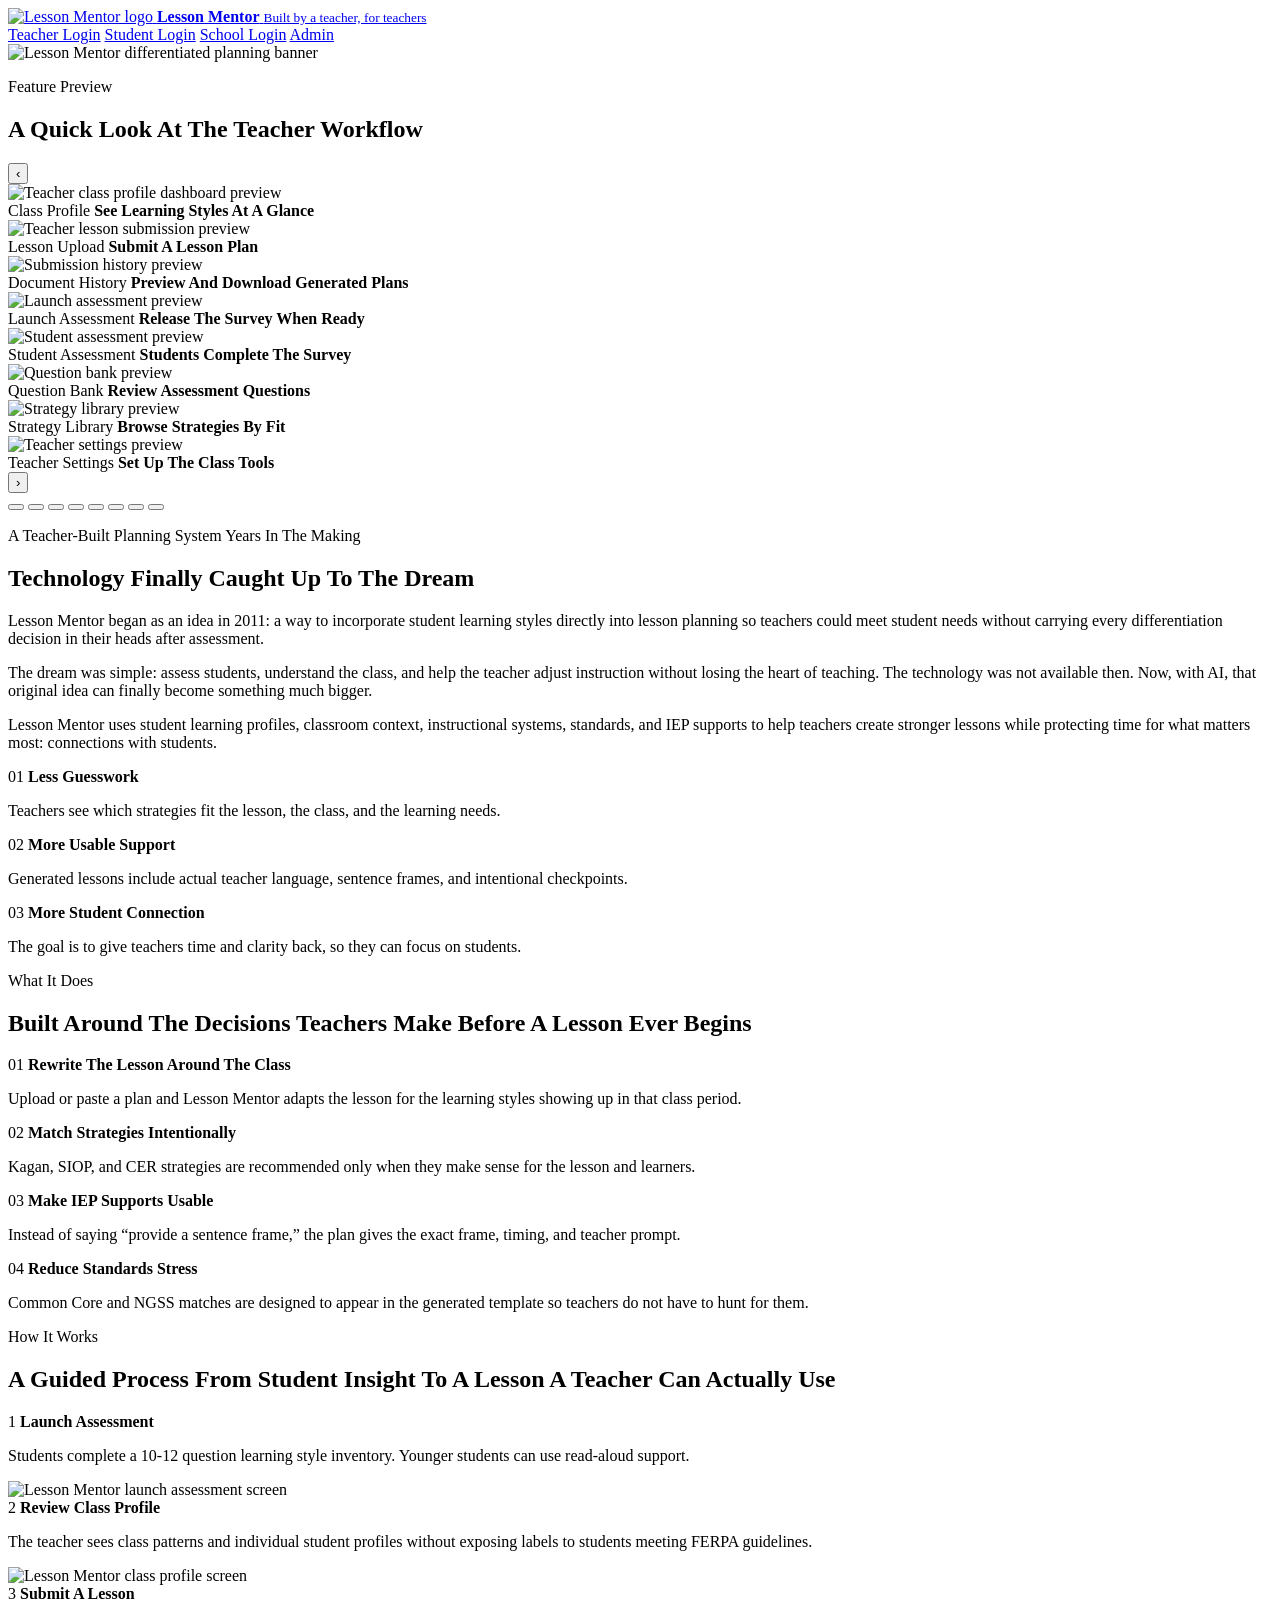
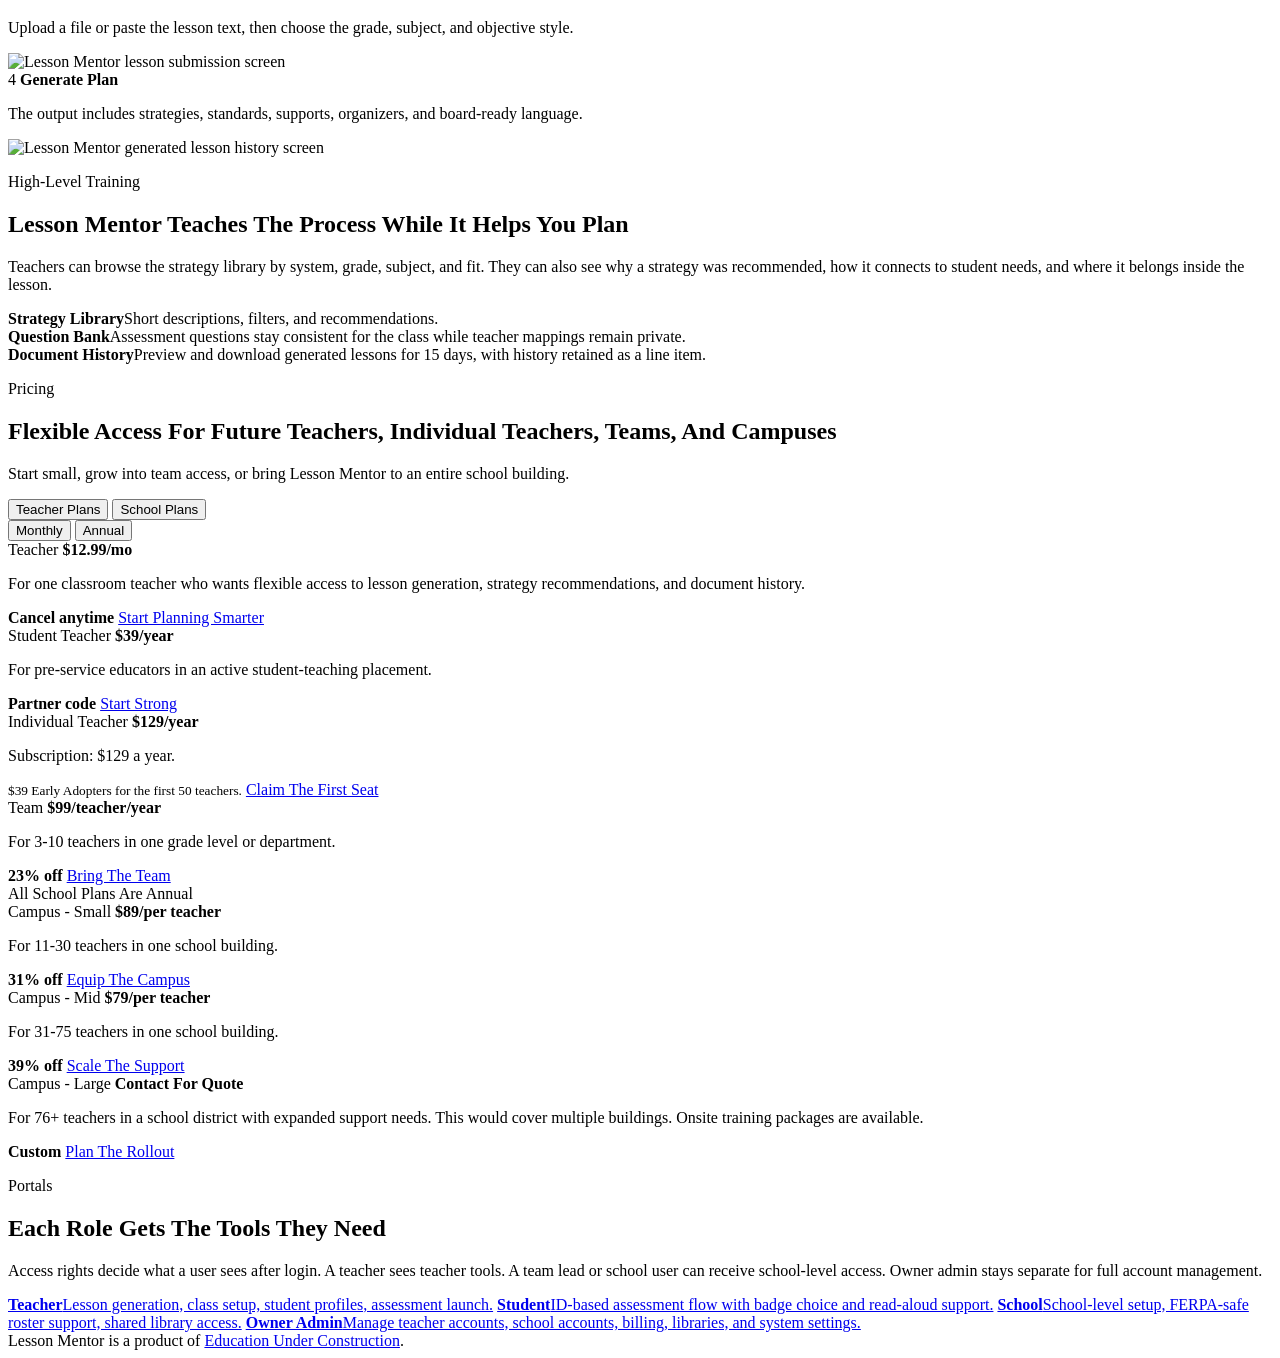
==== index.html @ a1e39fd2 "Add files via upload" ====
<!doctype html>
<html lang="en">
  <head>
    <meta charset="utf-8">
    <meta name="viewport" content="width=device-width, initial-scale=1">
    <title>Lesson Mentor</title>
    <link rel="icon" type="image/png" href="/assets/lessonmentor-favicon.png">
    <link rel="stylesheet" href="styles.css?v=live10">
  </head>
  <body class="landing-page">
    <header class="landing-nav">
      <a class="landing-brand" href="/">
        <img class="brand-logo-image" src="/assets/lessonmentor-logo.png" alt="Lesson Mentor logo">
        <span>
          <strong>Lesson Mentor</strong>
          <small>Built by a teacher, for teachers</small>
        </span>
      </a>
      <nav class="landing-links" aria-label="Portal links">
        <a href="/teacher/">Teacher Login</a>
        <a href="/student/">Student Login</a>
        <a href="/school/">School Login</a>
        <a href="/admin/">Admin</a>
      </nav>
    </header>

    <main>
      <section class="landing-banner" aria-label="Lesson Mentor overview">
        <img src="/assets/lessonmentor-banner.png" alt="Lesson Mentor differentiated planning banner">
      </section>

      <section class="feature-gallery" aria-label="Lesson Mentor feature preview gallery">
        <div class="feature-gallery-copy">
          <p class="eyebrow">Feature Preview</p>
          <h2>A Quick Look At The Teacher Workflow</h2>
        </div>
        <div class="feature-gallery-track">
          <button class="feature-gallery-button feature-gallery-button-prev" type="button" aria-label="Show previous feature">‹</button>
          <article class="feature-preview-card is-active">
            <img src="/assets/gallery-preview-1.png" alt="Teacher class profile dashboard preview">
            <div>
              <span>Class Profile</span>
              <strong>See Learning Styles At A Glance</strong>
            </div>
          </article>
          <article class="feature-preview-card is-next">
            <img src="/assets/gallery-preview-2.png" alt="Teacher lesson submission preview">
            <div>
              <span>Lesson Upload</span>
              <strong>Submit A Lesson Plan</strong>
            </div>
          </article>
          <article class="feature-preview-card is-prev">
            <img src="/assets/gallery-preview-3.png" alt="Submission history preview">
            <div>
              <span>Document History</span>
              <strong>Preview And Download Generated Plans</strong>
            </div>
          </article>
          <article class="feature-preview-card">
            <img src="/assets/gallery-preview-4.png" alt="Launch assessment preview">
            <div>
              <span>Launch Assessment</span>
              <strong>Release The Survey When Ready</strong>
            </div>
          </article>
          <article class="feature-preview-card">
            <img src="/assets/gallery-preview-5.png" alt="Student assessment preview">
            <div>
              <span>Student Assessment</span>
              <strong>Students Complete The Survey</strong>
            </div>
          </article>
          <article class="feature-preview-card">
            <img src="/assets/gallery-preview-6.png" alt="Question bank preview">
            <div>
              <span>Question Bank</span>
              <strong>Review Assessment Questions</strong>
            </div>
          </article>
          <article class="feature-preview-card">
            <img src="/assets/gallery-preview-7.png" alt="Strategy library preview">
            <div>
              <span>Strategy Library</span>
              <strong>Browse Strategies By Fit</strong>
            </div>
          </article>
          <article class="feature-preview-card">
            <img src="/assets/gallery-preview-8.png" alt="Teacher settings preview">
            <div>
              <span>Teacher Settings</span>
              <strong>Set Up The Class Tools</strong>
            </div>
          </article>
          <button class="feature-gallery-button feature-gallery-button-next" type="button" aria-label="Show next feature">›</button>
        </div>
        <div class="feature-gallery-dots" aria-label="Choose feature preview">
          <button class="is-active" type="button" aria-label="Show class profile preview"></button>
          <button type="button" aria-label="Show lesson upload preview"></button>
          <button type="button" aria-label="Show submission history preview"></button>
          <button type="button" aria-label="Show launch assessment preview"></button>
          <button type="button" aria-label="Show student assessment preview"></button>
          <button type="button" aria-label="Show question bank preview"></button>
          <button type="button" aria-label="Show strategy library preview"></button>
          <button type="button" aria-label="Show teacher settings preview"></button>
        </div>
      </section>

      <section class="story-hero">
        <div class="story-hero-copy">
          <p class="eyebrow">A Teacher-Built Planning System Years In The Making</p>
          <h1>Technology Finally Caught Up To The Dream</h1>
          <p>Lesson Mentor began as an idea in 2011: a way to incorporate student learning styles directly into lesson planning so teachers could meet student needs without carrying every differentiation decision in their heads after assessment.</p>
          <p>The dream was simple: assess students, understand the class, and help the teacher adjust instruction without losing the heart of teaching. The technology was not available then. Now, with AI, that original idea can finally become something much bigger.</p>
          <p>Lesson Mentor uses student learning profiles, classroom context, instructional systems, standards, and IEP supports to help teachers create stronger lessons while protecting time for what matters most: connections with students.</p>
        </div>
        <div class="story-card-stack" aria-label="Lesson Mentor promise">
          <article>
            <span>01</span>
            <strong>Less Guesswork</strong>
            <p>Teachers see which strategies fit the lesson, the class, and the learning needs.</p>
          </article>
          <article>
            <span>02</span>
            <strong>More Usable Support</strong>
            <p>Generated lessons include actual teacher language, sentence frames, and intentional checkpoints.</p>
          </article>
          <article>
            <span>03</span>
            <strong>More Student Connection</strong>
            <p>The goal is to give teachers time and clarity back, so they can focus on students.</p>
          </article>
        </div>
      </section>

      <section class="landing-band-block feature-block">
        <div class="section-head">
          <div>
            <p class="eyebrow">What It Does</p>
            <h2>Built Around The Decisions Teachers Make Before A Lesson Ever Begins</h2>
          </div>
        </div>
        <div class="stack-card-grid">
          <article class="stack-card card-blue">
            <span>01</span>
            <strong>Rewrite The Lesson Around The Class</strong>
            <p>Upload or paste a plan and Lesson Mentor adapts the lesson for the learning styles showing up in that class period.</p>
          </article>
          <article class="stack-card card-teal">
            <span>02</span>
            <strong>Match Strategies Intentionally</strong>
            <p>Kagan, SIOP, and CER strategies are recommended only when they make sense for the lesson and learners.</p>
          </article>
          <article class="stack-card card-purple">
            <span>03</span>
            <strong>Make IEP Supports Usable</strong>
            <p>Instead of saying “provide a sentence frame,” the plan gives the exact frame, timing, and teacher prompt.</p>
          </article>
          <article class="stack-card card-gold">
            <span>04</span>
            <strong>Reduce Standards Stress</strong>
            <p>Common Core and NGSS matches are designed to appear in the generated template so teachers do not have to hunt for them.</p>
          </article>
        </div>
      </section>

      <section class="landing-band-block process-block">
        <div class="section-head">
          <div>
            <p class="eyebrow">How It Works</p>
            <h2>A Guided Process From Student Insight To A Lesson A Teacher Can Actually Use</h2>
          </div>
        </div>
        <div class="workflow-line">
          <article>
            <span>1</span>
            <strong>Launch Assessment</strong>
            <p>Students complete a 10-12 question learning style inventory. Younger students can use read-aloud support.</p>
            <img class="process-shot" src="/assets/process-1-launch-assessment.png" alt="Lesson Mentor launch assessment screen">
          </article>
          <article>
            <span>2</span>
            <strong>Review Class Profile</strong>
            <p>The teacher sees class patterns and individual student profiles without exposing labels to students meeting FERPA guidelines.</p>
            <img class="process-shot" src="/assets/process-2-class-profile.png" alt="Lesson Mentor class profile screen">
          </article>
          <article>
            <span>3</span>
            <strong>Submit A Lesson</strong>
            <p>Upload a file or paste the lesson text, then choose the grade, subject, and objective style.</p>
            <img class="process-shot" src="/assets/process-3-submit-lesson.png" alt="Lesson Mentor lesson submission screen">
          </article>
          <article>
            <span>4</span>
            <strong>Generate Plan</strong>
            <p>The output includes strategies, standards, supports, organizers, and board-ready language.</p>
            <img class="process-shot" src="/assets/process-4-generated-plan.png" alt="Lesson Mentor generated lesson history screen">
          </article>
        </div>
      </section>

      <section class="landing-band-block training-section">
        <div class="training-copy">
          <p class="eyebrow">High-Level Training</p>
          <h2>Lesson Mentor Teaches The Process While It Helps You Plan</h2>
          <p>Teachers can browse the strategy library by system, grade, subject, and fit. They can also see why a strategy was recommended, how it connects to student needs, and where it belongs inside the lesson.</p>
        </div>
        <div class="training-list">
          <div><strong>Strategy Library</strong><span>Short descriptions, filters, and recommendations.</span></div>
          <div><strong>Question Bank</strong><span>Assessment questions stay consistent for the class while teacher mappings remain private.</span></div>
          <div><strong>Document History</strong><span>Preview and download generated lessons for 15 days, with history retained as a line item.</span></div>
        </div>
      </section>

      <section class="landing-band-block pricing-section">
        <div class="section-head">
          <div>
            <p class="eyebrow">Pricing</p>
            <h2>Flexible Access For Future Teachers, Individual Teachers, Teams, And Campuses</h2>
            <p>Start small, grow into team access, or bring Lesson Mentor to an entire school building.</p>
          </div>
        </div>
        <div class="pricing-tabs" aria-label="Pricing categories">
          <button class="is-active" type="button" data-pricing-tab="teacher">Teacher Plans</button>
          <button type="button" data-pricing-tab="school">School Plans</button>
        </div>

        <div class="pricing-panel is-active" data-pricing-panel="teacher">
          <div class="billing-toggle" aria-label="Billing frequency">
            <button type="button" data-billing="monthly">Monthly</button>
            <button class="is-active" type="button" data-billing="annual">Annual</button>
          </div>
          <div class="pricing-grid teacher-pricing-grid">
            <article class="pricing-card featured-pricing teacher-plan" data-billing-card="monthly">
              <span>Teacher</span>
              <strong>$12.99/mo</strong>
              <p>For one classroom teacher who wants flexible access to lesson generation, strategy recommendations, and document history.</p>
              <b>Cancel anytime</b>
              <a class="pricing-cta" href="#" data-stripe-plan="teacher-monthly">Start Planning Smarter</a>
            </article>
            <article class="pricing-card" data-billing-card="annual">
              <span>Student Teacher</span>
              <strong>$39/year</strong>
              <p>For pre-service educators in an active student-teaching placement.</p>
              <b>Partner code</b>
              <a class="pricing-cta" href="#" data-stripe-plan="student-teacher">Start Strong</a>
            </article>
            <article class="pricing-card featured-pricing" data-billing-card="annual">
              <span>Individual Teacher</span>
              <strong>$129/year</strong>
              <p>Subscription: $129 a year.</p>
              <small class="early-adopter-note">$39 Early Adopters for the first 50 teachers.</small>
              <a class="pricing-cta" href="#" data-stripe-plan="individual-teacher">Claim The First Seat</a>
            </article>
            <article class="pricing-card" data-billing-card="annual">
              <span>Team</span>
              <strong>$99/teacher/year</strong>
              <p>For 3-10 teachers in one grade level or department.</p>
              <b>23% off</b>
              <a class="pricing-cta" href="#" data-stripe-plan="team">Bring The Team</a>
            </article>
          </div>
        </div>

        <div class="pricing-panel" data-pricing-panel="school">
          <div class="school-pricing-note">All School Plans Are Annual</div>
          <div class="pricing-grid school-pricing-grid">
            <article class="pricing-card featured-pricing">
              <span>Campus - Small</span>
              <strong>$89/per teacher</strong>
              <p>For 11-30 teachers in one school building.</p>
              <b>31% off</b>
              <a class="pricing-cta" href="#" data-stripe-plan="campus-small">Equip The Campus</a>
            </article>
            <article class="pricing-card">
              <span>Campus - Mid</span>
              <strong>$79/per teacher</strong>
              <p>For 31-75 teachers in one school building.</p>
              <b>39% off</b>
              <a class="pricing-cta" href="#" data-stripe-plan="campus-mid">Scale The Support</a>
            </article>
            <article class="pricing-card">
              <span>Campus - Large</span>
              <strong>Contact For Quote</strong>
              <p>For 76+ teachers in a school district with expanded support needs. This would cover multiple buildings. Onsite training packages are available.</p>
              <b>Custom</b>
              <a class="pricing-cta" href="#" data-stripe-plan="campus-large">Plan The Rollout</a>
            </article>
          </div>
        </div>
      </section>

      <section class="landing-band-block landing-band">
        <div>
          <p class="eyebrow">Portals</p>
          <h2>Each Role Gets The Tools They Need</h2>
          <p>Access rights decide what a user sees after login. A teacher sees teacher tools. A team lead or school user can receive school-level access. Owner admin stays separate for full account management.</p>
        </div>
        <div class="portal-grid">
          <a class="portal-card" href="/teacher/"><strong>Teacher</strong><span>Lesson generation, class setup, student profiles, assessment launch.</span></a>
          <a class="portal-card" href="/student/"><strong>Student</strong><span>ID-based assessment flow with badge choice and read-aloud support.</span></a>
          <a class="portal-card" href="/school/"><strong>School</strong><span>School-level setup, FERPA-safe roster support, shared library access.</span></a>
          <a class="portal-card" href="/admin/"><strong>Owner Admin</strong><span>Manage teacher accounts, school accounts, billing, libraries, and system settings.</span></a>
        </div>
      </section>
    </main>
    <script>
      const gallery = document.querySelector(".feature-gallery");
      if (gallery) {
        const cards = [...gallery.querySelectorAll(".feature-preview-card")];
        const dots = [...gallery.querySelectorAll(".feature-gallery-dots button")];
        const previousButton = gallery.querySelector(".feature-gallery-button-prev");
        const nextButton = gallery.querySelector(".feature-gallery-button-next");
        let activeIndex = 0;
        let rotationTimer;

        function setGallery(index) {
          activeIndex = (index + cards.length) % cards.length;
          cards.forEach((card, cardIndex) => {
            card.classList.toggle("is-active", cardIndex === activeIndex);
            card.classList.toggle("is-prev", cardIndex === (activeIndex + cards.length - 1) % cards.length);
            card.classList.toggle("is-next", cardIndex === (activeIndex + 1) % cards.length);
          });
          dots.forEach((dot, dotIndex) => dot.classList.toggle("is-active", dotIndex === activeIndex));
        }

        function startRotation() {
          clearInterval(rotationTimer);
          rotationTimer = setInterval(() => setGallery(activeIndex + 1), 5200);
        }

        previousButton?.addEventListener("click", () => {
          setGallery(activeIndex - 1);
          startRotation();
        });
        nextButton?.addEventListener("click", () => {
          setGallery(activeIndex + 1);
          startRotation();
        });
        dots.forEach((dot, dotIndex) => {
          dot.addEventListener("click", () => {
            setGallery(dotIndex);
            startRotation();
          });
        });
        setGallery(0);
        startRotation();
      }

      const pricing = document.querySelector(".pricing-section");
      if (pricing) {
        const tabButtons = [...pricing.querySelectorAll("[data-pricing-tab]")];
        const panels = [...pricing.querySelectorAll("[data-pricing-panel]")];
        const billingButtons = [...pricing.querySelectorAll("[data-billing]")];
        const teacherGrid = pricing.querySelector(".teacher-pricing-grid");
        const billingCards = [...pricing.querySelectorAll("[data-billing-card]")];

        function setBilling(billing) {
          billingButtons.forEach((billingButton) => billingButton.classList.toggle("is-active", billingButton.dataset.billing === billing));
          billingCards.forEach((card) => card.classList.toggle("is-hidden", card.dataset.billingCard !== billing));
          teacherGrid?.classList.toggle("is-monthly", billing === "monthly");
        }

        tabButtons.forEach((button) => {
          button.addEventListener("click", () => {
            const tab = button.dataset.pricingTab;
            tabButtons.forEach((tabButton) => tabButton.classList.toggle("is-active", tabButton === button));
            panels.forEach((panel) => panel.classList.toggle("is-active", panel.dataset.pricingPanel === tab));
          });
        });

        billingButtons.forEach((button) => {
          button.addEventListener("click", () => {
            setBilling(button.dataset.billing);
          });
        });

        setBilling("annual");
      }
    </script>
    <footer class="site-footer">Lesson Mentor is a product of <a href="https://educationunderconstruction.com" target="_blank" rel="noopener">Education Under Construction</a>.</footer>
  </body>
</html>
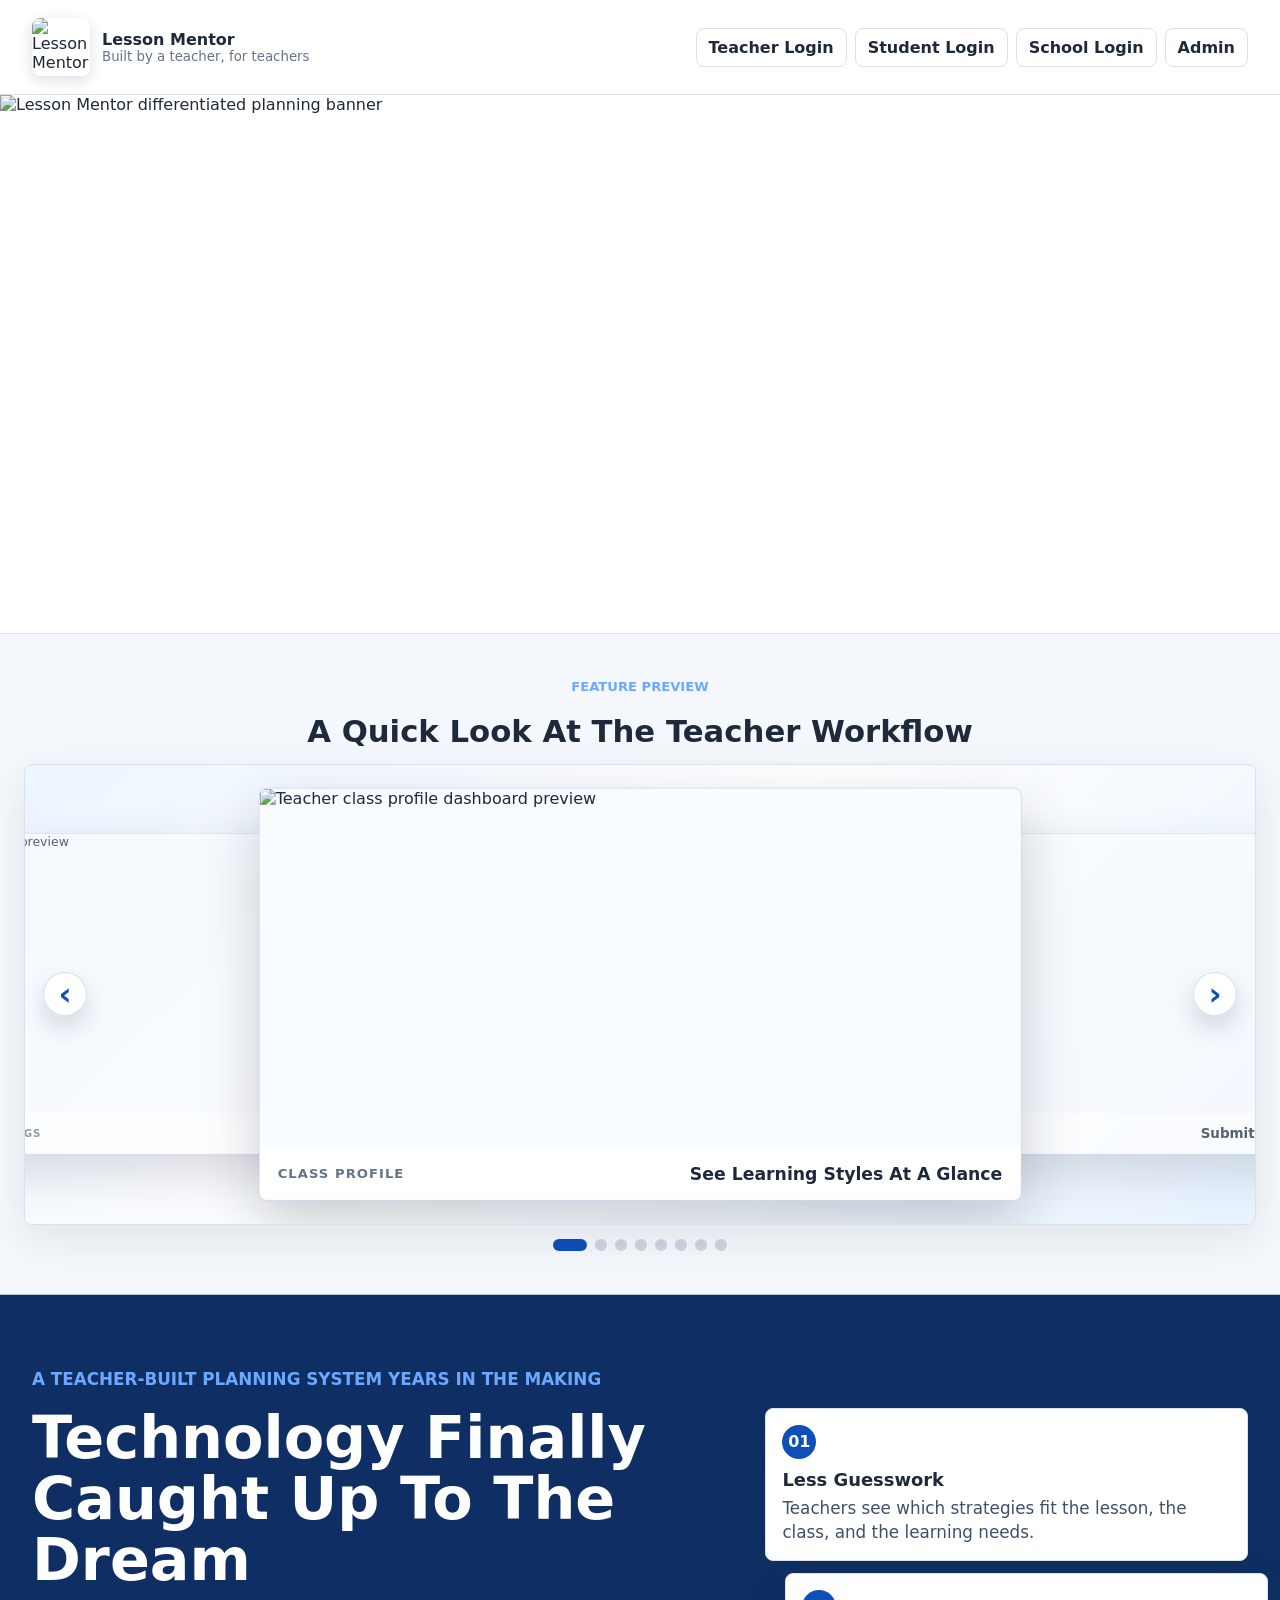
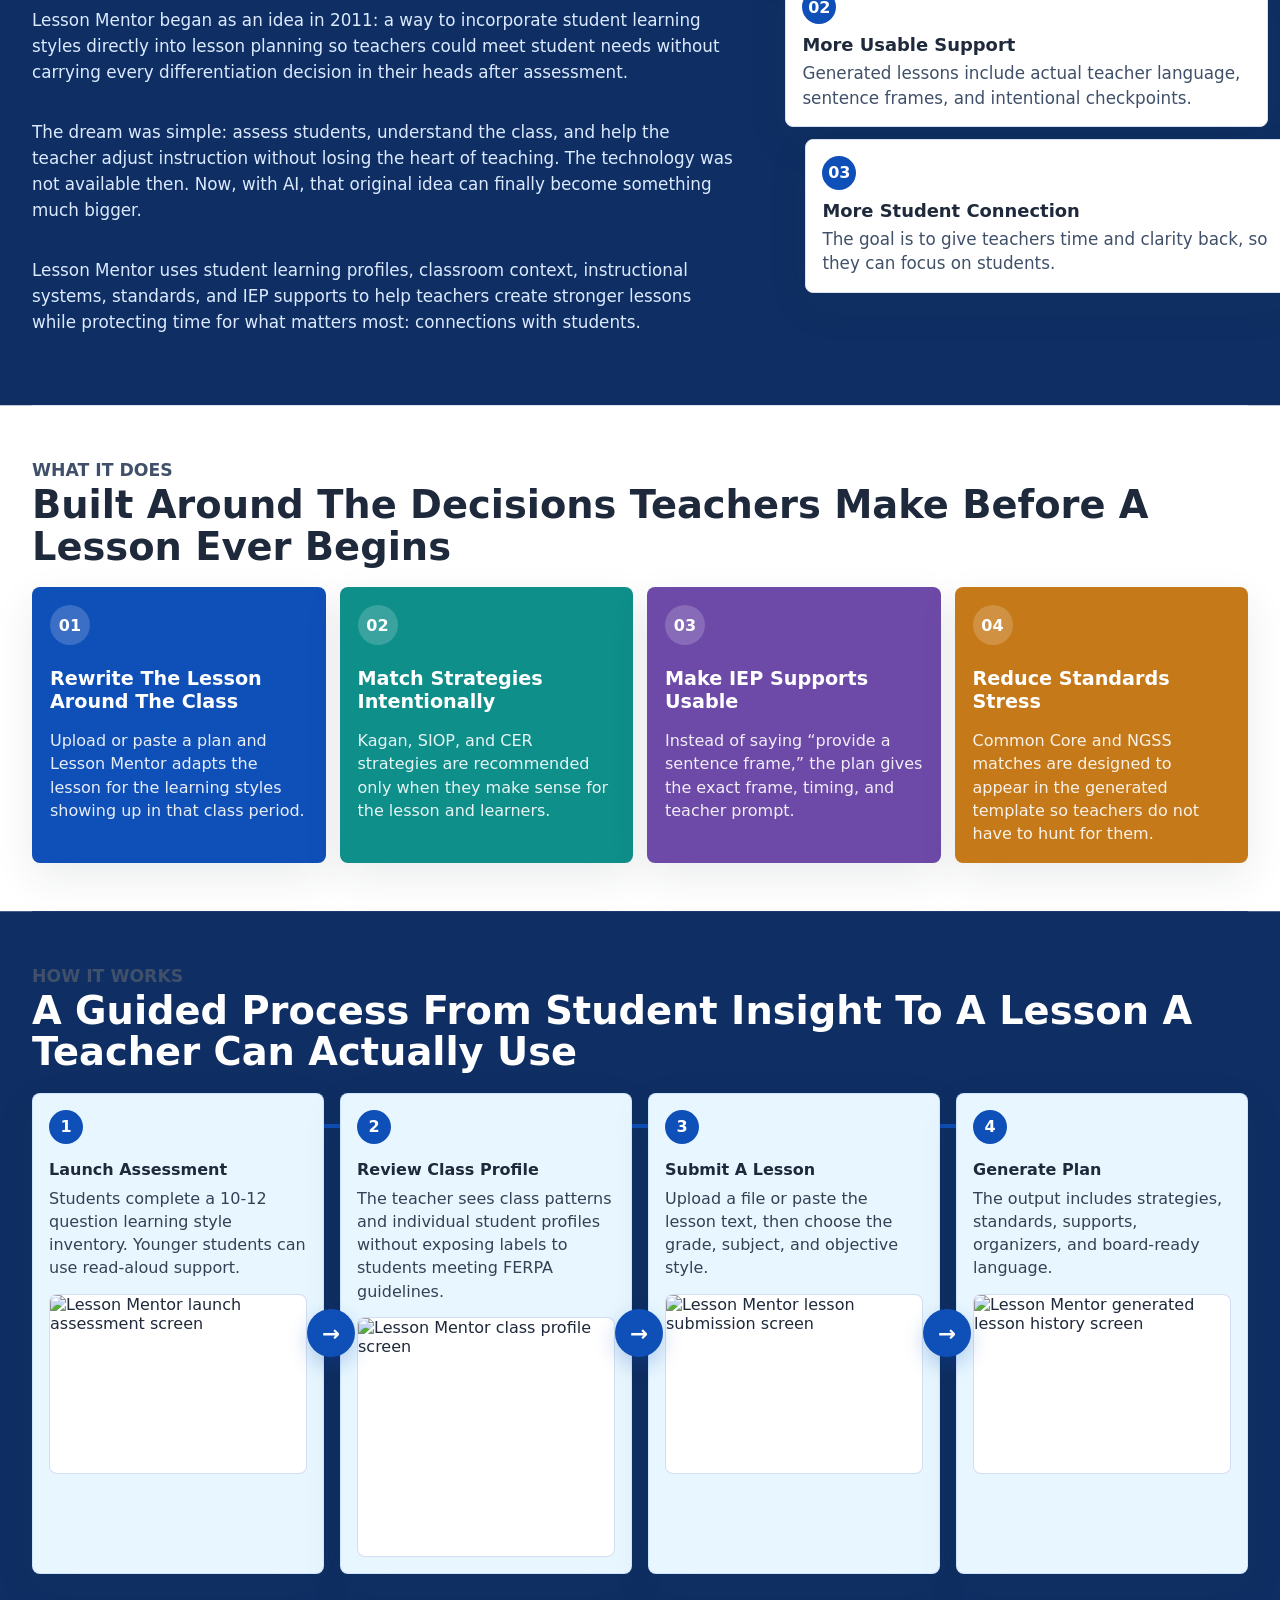
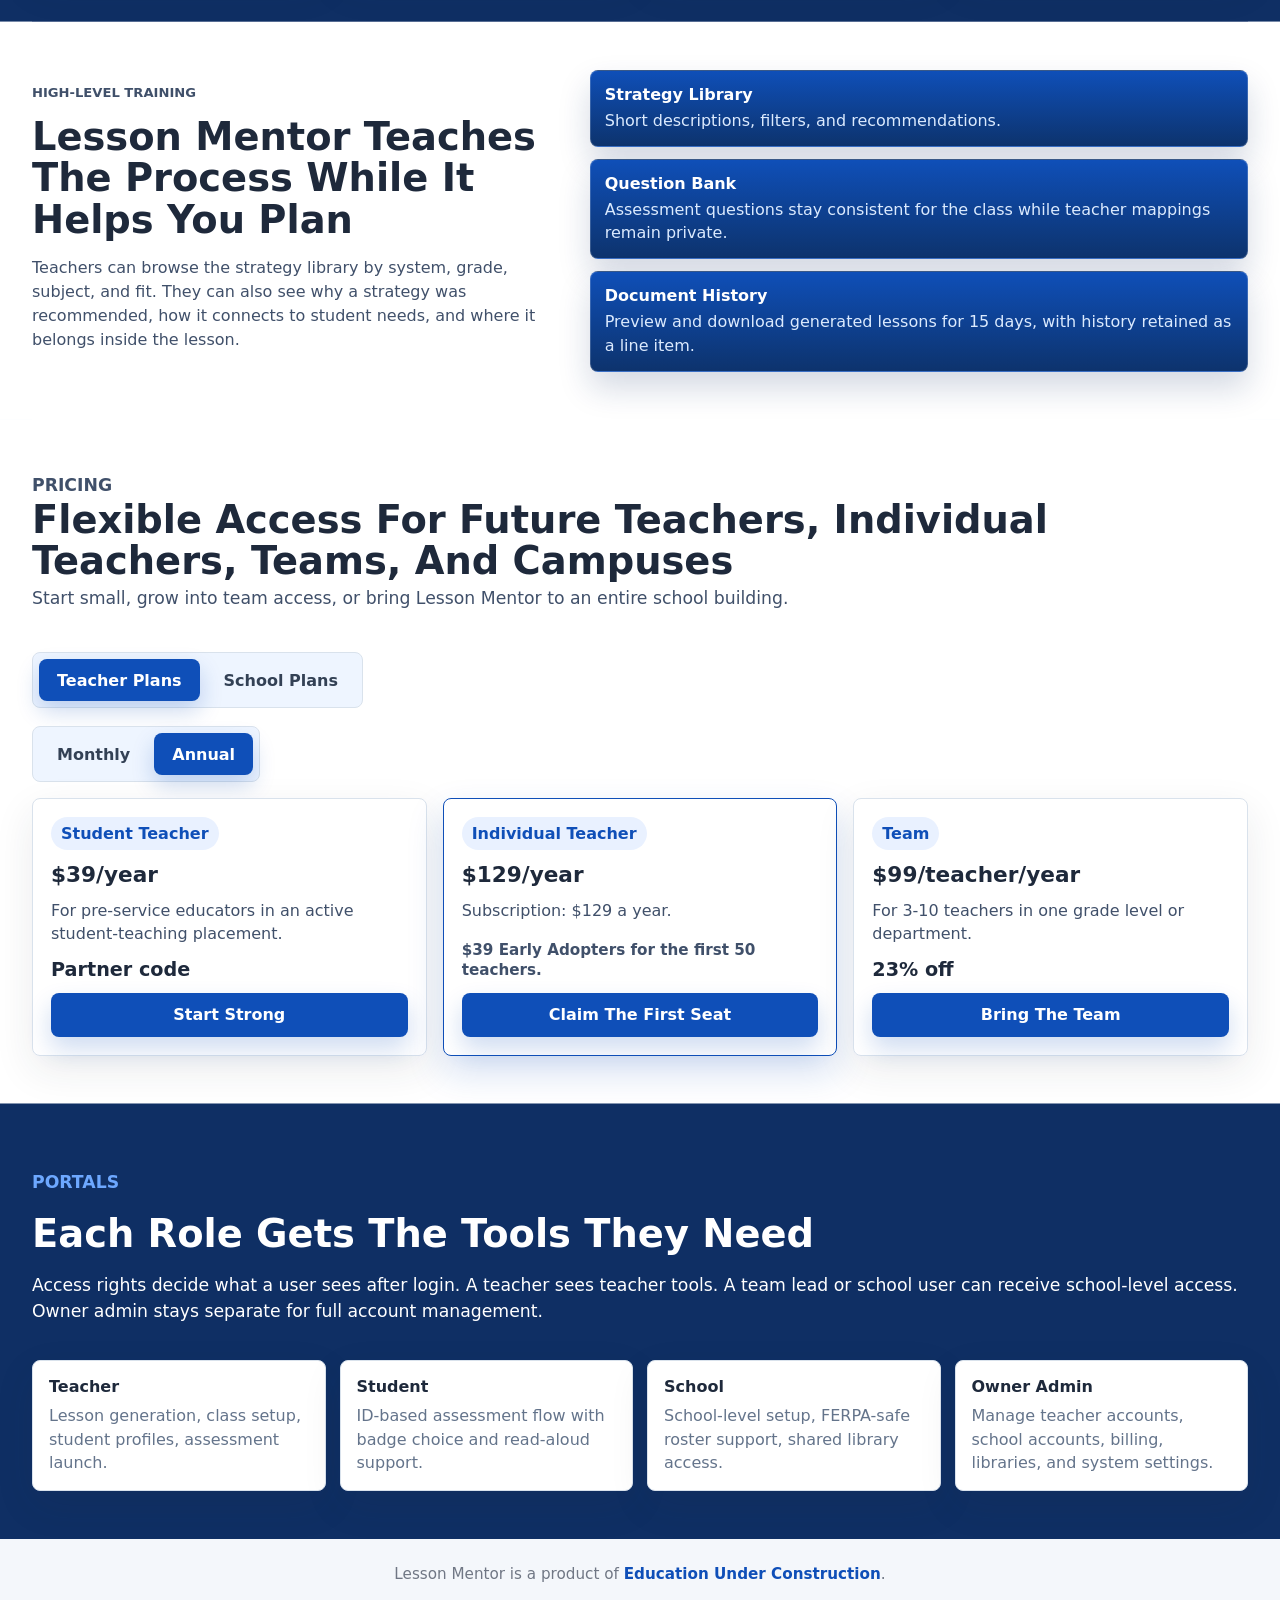
==== commit e4c93e04: "Add files via upload" ====
--- a/index.html
+++ b/index.html
@@ -5,7 +5,7 @@
     <meta name="viewport" content="width=device-width, initial-scale=1">
     <title>Lesson Mentor</title>
     <link rel="icon" type="image/png" href="/assets/lessonmentor-favicon.png">
-    <link rel="stylesheet" href="styles.css?v=live10">
+    <link rel="stylesheet" href="styles.css?v=live11">
   </head>
   <body class="landing-page">
     <header class="landing-nav">
--- a/styles.css
+++ b/styles.css
@@ -0,0 +1,3352 @@
+:root {
+  --ink: #1e293b;
+  --muted: #64748b;
+  --line: #d9e2ec;
+  --panel: #ffffff;
+  --bg: #f4f7fb;
+  --blue: #2563eb;
+  --green: #16855b;
+  --amber: #c57919;
+  --rose: #c24158;
+  --violet: #6d5bd0;
+  --shadow: 0 14px 40px rgba(30, 41, 59, 0.09);
+}
+
+* {
+  box-sizing: border-box;
+}
+
+body {
+  margin: 0;
+  min-height: 100vh;
+  background: var(--bg);
+  color: var(--ink);
+  font-family: Inter, ui-sans-serif, system-ui, -apple-system, BlinkMacSystemFont, "Segoe UI", sans-serif;
+  letter-spacing: 0;
+}
+
+button,
+input,
+select,
+textarea {
+  font: inherit;
+}
+
+button {
+  cursor: pointer;
+}
+
+.app-shell {
+  display: grid;
+  grid-template-columns: 1fr;
+  min-height: 100vh;
+}
+
+.sidebar {
+  position: sticky;
+  top: 0;
+  z-index: 20;
+  background: #0f4fb8;
+  color: #ffffff;
+  padding: 14px 28px;
+  display: flex;
+  align-items: center;
+  justify-content: space-between;
+  gap: 18px;
+  border-bottom: 1px solid rgba(255, 255, 255, 0.16);
+  box-shadow: 0 10px 28px rgba(15, 79, 184, 0.22);
+}
+
+.brand {
+  display: flex;
+  align-items: center;
+  gap: 14px;
+}
+
+.brand-logo-image {
+  width: 54px;
+  height: 54px;
+  flex: 0 0 auto;
+  object-fit: contain;
+  border-radius: 8px;
+  background: #ffffff;
+  box-shadow: 0 4px 14px rgba(15, 23, 42, 0.14);
+}
+
+.brand-mark {
+  width: 42px;
+  height: 42px;
+  border-radius: 8px;
+  display: grid;
+  place-items: center;
+  background: #ffffff;
+  color: #0f4fb8;
+  font-weight: 800;
+}
+
+.brand h1,
+.brand p {
+  margin: 0;
+}
+
+.brand h1 {
+  font-size: 1.2rem;
+}
+
+.brand p {
+  color: rgba(255, 255, 255, 0.78);
+  font-size: 0.9rem;
+}
+
+.nav {
+  display: flex;
+  gap: 8px;
+  flex-wrap: wrap;
+  justify-content: center;
+}
+
+.nav-button {
+  border: 1px solid rgba(255, 255, 255, 0.2);
+  border-radius: 8px;
+  min-height: 38px;
+  padding: 0 12px;
+  text-align: center;
+  background: rgba(255, 255, 255, 0.12);
+  color: #ffffff;
+  font-weight: 750;
+}
+
+.nav-button.active,
+.nav-button:hover {
+  background: #ffffff;
+  border-color: #ffffff;
+  color: #0f4fb8;
+}
+
+.status-box {
+  padding: 9px 11px;
+  display: flex;
+  gap: 10px;
+  border: 1px solid rgba(255, 255, 255, 0.18);
+  border-radius: 8px;
+  background: rgba(255, 255, 255, 0.12);
+  max-width: 250px;
+}
+
+.status-box p,
+.status-box strong {
+  margin: 0;
+}
+
+.status-box p {
+  color: rgba(255, 255, 255, 0.78);
+  font-size: 0.86rem;
+  line-height: 1.4;
+}
+
+.status-dot {
+  width: 10px;
+  height: 10px;
+  margin-top: 5px;
+  border-radius: 999px;
+  background: #22c55e;
+}
+
+.workspace {
+  min-width: 0;
+  padding: 28px;
+}
+
+.topbar,
+.section-head,
+.panel-title-row,
+.button-row,
+.period-tabs,
+.profile-layout {
+  display: flex;
+  align-items: center;
+}
+
+.topbar,
+.section-head {
+  justify-content: space-between;
+  gap: 18px;
+  margin-bottom: 20px;
+}
+
+.topbar h2,
+.topbar p,
+.section-head h3,
+.section-head p {
+  margin: 0;
+}
+
+.topbar h2 {
+  font-size: 1.75rem;
+}
+
+.teacher-title-block {
+  display: flex;
+  align-items: center;
+  gap: 14px;
+  min-width: 0;
+}
+
+.teacher-title-copy {
+  display: flex;
+  align-items: flex-start;
+  flex-direction: column;
+  gap: 3px;
+  min-width: 0;
+  flex-wrap: nowrap;
+}
+
+.teacher-title-copy .eyebrow,
+.teacher-title-copy h2 {
+  white-space: nowrap;
+}
+
+.teacher-avatar {
+  display: grid;
+  flex: 0 0 auto;
+  width: 62px;
+  height: 62px;
+  place-items: center;
+  border: 3px solid rgba(255, 255, 255, 0.95);
+  border-radius: 999px;
+  background:
+    radial-gradient(circle at 30% 24%, rgba(255, 255, 255, 0.38), transparent 28%),
+    linear-gradient(135deg, #0f8f8a 0%, #68cfc3 100%);
+  box-shadow: 0 14px 28px rgba(15, 143, 138, 0.28);
+  color: #fff;
+  font-weight: 850;
+}
+
+.topbar-actions {
+  display: grid;
+  gap: 8px;
+  justify-content: flex-end;
+}
+
+.topbar-action-row {
+  display: flex;
+  align-items: center;
+  justify-content: flex-end;
+  gap: 8px;
+  flex-wrap: wrap;
+}
+
+.eyebrow {
+  color: var(--muted);
+  font-size: 0.82rem;
+  font-weight: 700;
+  text-transform: uppercase;
+}
+
+.section-head h3 {
+  font-size: 1.32rem;
+}
+
+.section-head p {
+  color: var(--muted);
+  margin-top: 4px;
+  max-width: 850px;
+  line-height: 1.45;
+}
+
+.view {
+  display: none;
+}
+
+.view.active {
+  display: block;
+}
+
+.panel {
+  background: var(--panel);
+  border: 1px solid var(--line);
+  border-radius: 8px;
+  box-shadow: var(--shadow);
+  padding: 18px;
+  min-width: 0;
+}
+
+.panel h4 {
+  margin: 0 0 14px;
+  font-size: 1rem;
+}
+
+.panel-title-row {
+  justify-content: space-between;
+  gap: 12px;
+  margin-bottom: 14px;
+}
+
+.panel-title-row h4 {
+  margin: 0;
+}
+
+.class-profile-rail .panel-title-row h4,
+.submission-panel-bottom > .panel-title-row h4 {
+  font-size: 1.18rem;
+  line-height: 1.18;
+}
+
+.submit-panel > .panel-title-row h4 {
+  font-size: 1.65rem;
+  line-height: 1.08;
+}
+
+.teacher-grid,
+.teacher-command-grid,
+.lesson360-layout,
+.submit-grid,
+.workbench,
+.student-grid,
+.admin-grid,
+.filter-row,
+.lesson-meta-grid {
+  display: grid;
+  gap: 18px;
+  margin-bottom: 18px;
+}
+
+.teacher-grid {
+  grid-template-columns: minmax(280px, 1.2fr) minmax(280px, 0.8fr);
+}
+
+.teacher-command-grid {
+  grid-template-columns: minmax(0, 1fr) minmax(330px, 0.42fr);
+  align-items: start;
+}
+
+.lesson360-layout {
+  grid-template-columns: 300px minmax(0, 1fr);
+  align-items: stretch;
+  column-gap: 18px;
+  row-gap: 18px;
+}
+
+.class-profile-rail {
+  position: static;
+}
+
+.teacher-center {
+  display: grid;
+  grid-column: 2;
+  grid-template-columns: minmax(0, 1fr);
+  align-content: start;
+  gap: 18px;
+}
+
+.submit-grid {
+  grid-template-columns: 1fr;
+  align-items: stretch;
+  margin-bottom: 0;
+}
+
+.submit-panel {
+  min-height: 0;
+  overflow: visible;
+}
+
+.class-profile-rail .panel {
+  height: 100%;
+  overflow: visible;
+}
+
+.teacher-main,
+.teacher-side {
+  display: grid;
+  gap: 18px;
+}
+
+.teacher-side {
+  position: sticky;
+  top: 18px;
+}
+
+.workbench {
+  grid-template-columns: minmax(320px, 1.15fr) minmax(280px, 0.85fr);
+}
+
+.student-grid {
+  grid-template-columns: minmax(320px, 0.82fr) minmax(520px, 1.18fr);
+}
+
+.admin-grid {
+  grid-template-columns: minmax(260px, 0.8fr) minmax(360px, 1.2fr) minmax(260px, 0.8fr);
+}
+
+.filter-row {
+  grid-template-columns: repeat(3, minmax(180px, 1fr));
+}
+
+.lesson-meta-grid {
+  grid-template-columns: minmax(220px, 320px) auto minmax(120px, 180px) minmax(170px, 260px) minmax(190px, 280px);
+  gap: 10px;
+  justify-content: stretch;
+  align-items: end;
+}
+
+.lesson-meta-grid.saved-class-only {
+  grid-template-columns: minmax(220px, 340px) minmax(190px, 280px);
+  justify-content: start;
+}
+
+.lesson-or-divider {
+  align-self: end;
+  display: grid;
+  min-height: 52px;
+  place-items: center;
+  color: #ffffff;
+  font-size: 1.25rem;
+  font-weight: 1000;
+  letter-spacing: 0.03em;
+  line-height: 1;
+  transform: translateY(2px);
+}
+
+.lesson-meta-grid [hidden] {
+  display: none !important;
+}
+
+.lesson-setup-grid {
+  display: grid;
+  grid-template-columns: 1fr;
+  gap: 12px;
+  align-items: stretch;
+  margin-bottom: 16px;
+}
+
+.lesson-setup-grid .lesson-meta-grid {
+  align-content: end;
+  margin-bottom: 0;
+}
+
+.period-tabs {
+  gap: 6px;
+  padding: 4px;
+  background: #e8eef7;
+  border-radius: 8px;
+}
+
+.class-picker {
+  display: grid;
+  gap: 5px;
+  max-width: 100%;
+  min-width: 0;
+  color: var(--muted);
+  font-weight: 750;
+  overflow: hidden;
+}
+
+.compact-picker {
+  min-width: 0;
+  width: 100%;
+}
+
+.class-picker select {
+  width: 100%;
+  max-width: 100%;
+  min-height: 42px;
+  border: 1px solid var(--line);
+  border-radius: 8px;
+  padding: 0 34px 0 12px;
+  background: #fff;
+  color: var(--ink);
+  font-size: 0.9rem;
+  font-weight: 750;
+  text-overflow: ellipsis;
+}
+
+.stacked-title {
+  align-items: stretch;
+  flex-direction: column;
+}
+
+.rail-switch {
+  margin-bottom: 14px;
+}
+
+.inline-switch {
+  justify-content: flex-start;
+  min-height: 40px;
+  padding: 10px 12px;
+  border: 1px solid rgba(15, 143, 138, 0.22);
+  border-radius: 8px;
+  background: #ecfdf8;
+  color: #0f5f5b;
+  font-weight: 800;
+}
+
+.rail-profile {
+  align-items: center;
+  flex-direction: column;
+  gap: 18px;
+}
+
+.rail-profile .compass {
+  width: min(165px, 70%);
+  margin: 8px auto 2px;
+}
+
+.rail-profile .profile-stats {
+  width: 100%;
+}
+
+.rail-profile .stat-row {
+  grid-template-columns: 1fr auto;
+  gap: 6px 10px;
+  padding: 2px 0;
+}
+
+.rail-profile .stat-row span {
+  min-width: 0;
+  overflow-wrap: anywhere;
+  line-height: 1.15;
+}
+
+.rail-profile .stat-row .bar {
+  grid-column: 1 / -1;
+  height: 10px;
+}
+
+.rail-today {
+  margin-top: 12px;
+  padding-top: 10px;
+  border-top: 1px solid var(--line);
+}
+
+.rail-today strong {
+  display: block;
+  color: var(--muted);
+  font-size: 0.82rem;
+  margin-bottom: 8px;
+  text-transform: uppercase;
+}
+
+.rail-today p {
+  margin: 0 0 6px;
+  color: #40506a;
+  line-height: 1.3;
+  font-size: 0.86rem;
+}
+
+.teacher-tabs {
+  grid-column: 1 / -1;
+  position: relative;
+  z-index: 3;
+  display: grid;
+  grid-template-columns: repeat(4, minmax(0, 1fr));
+  gap: 8px;
+  align-items: center;
+  background: #fff;
+  border: 1px solid var(--line);
+  border-radius: 8px;
+  box-shadow: var(--shadow);
+  padding: 8px;
+  width: 100%;
+  overflow: hidden;
+}
+
+.inline-systems {
+  margin-top: 0;
+  padding-top: 0;
+  border-top: 0;
+}
+
+.inline-systems .panel-title-row {
+  margin-bottom: 10px;
+}
+
+.inline-systems .system-toggles {
+  display: flex;
+  flex-wrap: wrap;
+  gap: 8px;
+  margin-bottom: 0;
+}
+
+.inline-systems .system-toggle {
+  justify-content: flex-start;
+  min-height: 34px;
+  padding: 7px 10px;
+  width: auto;
+  background: #ffffff;
+  white-space: nowrap;
+}
+
+.inline-systems .system-toggle span {
+  font-size: 0.9rem;
+  font-weight: 780;
+}
+
+.inline-systems .system-toggle input {
+  width: 16px;
+  height: 16px;
+  order: -1;
+}
+
+.system-line {
+  margin-bottom: 4px;
+}
+
+.style-line {
+  margin-bottom: 6px;
+}
+
+.auto-support-note {
+  margin: 10px 0 0;
+  color: var(--muted);
+  font-size: 0.9rem;
+  line-height: 1.35;
+}
+
+.upload-section-title {
+  margin: 16px 0 6px;
+  color: #ffffff;
+  font-size: 0.95rem;
+  line-height: 1.2;
+}
+
+.settings-grid {
+  display: grid;
+  grid-template-columns: repeat(2, minmax(0, 1fr));
+  gap: 12px;
+}
+
+.launch-grid {
+  display: grid;
+  grid-template-columns: repeat(3, minmax(0, 1fr));
+  gap: 12px;
+}
+
+.settings-card-wide {
+  grid-column: 1 / -1;
+}
+
+.settings-card {
+  border: 1px solid var(--line);
+  border-radius: 8px;
+  background:
+    linear-gradient(180deg, rgba(255, 255, 255, 0.94), rgba(246, 252, 250, 0.96)),
+    radial-gradient(circle at 100% 0%, rgba(15, 143, 138, 0.10), transparent 34%);
+  padding: 14px;
+}
+
+.settings-card strong {
+  display: block;
+  margin-bottom: 6px;
+}
+
+.settings-card p {
+  margin: 0 0 12px;
+  color: var(--muted);
+  line-height: 1.4;
+}
+
+.settings-actions {
+  display: flex;
+  gap: 8px;
+  flex-wrap: wrap;
+}
+
+.coming-soon-button,
+.coming-soon-button:disabled {
+  color: #0077ff;
+  border-color: #73b8ff;
+  background: #eef7ff;
+  opacity: 1;
+  cursor: not-allowed;
+}
+
+.compact-launch-form {
+  margin-bottom: 0;
+}
+
+.teacher-tab {
+  border: 1px solid transparent;
+  border-radius: 8px;
+  background: transparent;
+  color: #4b5563;
+  font-weight: 800;
+  min-height: 42px;
+  padding: 0 12px;
+  white-space: nowrap;
+  overflow: hidden;
+  text-overflow: ellipsis;
+  width: 100%;
+}
+
+.teacher-tab span {
+  display: inline-flex;
+  align-items: center;
+  justify-content: center;
+  min-width: 24px;
+  height: 24px;
+  margin-left: 6px;
+  border-radius: 999px;
+  background: #e8eef7;
+  color: var(--blue);
+  font-size: 0.76rem;
+}
+
+.teacher-tab.active {
+  background: #0757bd;
+  border-color: #2b77e5;
+  color: #fff;
+}
+
+.teacher-tab.active span {
+  background: rgba(255, 255, 255, 0.2);
+  color: #fff;
+}
+
+.teacher-tab-panel {
+  display: none;
+  grid-column: 1 / -1;
+  position: relative;
+  z-index: 2;
+}
+
+.teacher-tab-panel.active {
+  display: grid;
+  gap: 18px;
+}
+
+.period-tab,
+.secondary-button,
+.primary-button,
+.icon-button {
+  border-radius: 8px;
+  border: 1px solid var(--line);
+  min-height: 38px;
+  padding: 0 14px;
+  background: #fff;
+  color: var(--ink);
+}
+
+.full-button {
+  width: 100%;
+  margin-bottom: 14px;
+}
+
+.period-tab.active,
+.primary-button {
+  background: var(--blue);
+  color: #fff;
+  border-color: var(--blue);
+}
+
+.secondary-button:hover,
+.icon-button:hover {
+  border-color: #94a3b8;
+}
+
+.warning-button {
+  border-color: #f2c94c;
+  color: #7a4f00;
+  background: #fff8df;
+}
+
+.small-pill,
+.style-pill,
+.tag-pill {
+  display: inline-flex;
+  align-items: center;
+  border-radius: 999px;
+  font-size: 0.78rem;
+  font-weight: 700;
+  white-space: nowrap;
+}
+
+.small-pill {
+  padding: 5px 9px;
+  background: #e8eef7;
+  color: #40506a;
+}
+
+.style-pill,
+.tag-pill {
+  padding: 4px 8px;
+}
+
+.style-pill.visual { background: #dbeafe; color: #1d4ed8; }
+.style-pill.auditory { background: #dcfce7; color: #15803d; }
+.style-pill.readwrite { background: #fef3c7; color: #a16207; }
+.style-pill.kinesthetic { background: #ffe4e6; color: #be123c; }
+.style-pill.independent { background: #ede9fe; color: #6d28d9; }
+.style-pill.social { background: #ccfbf1; color: #0f766e; }
+.tag-pill { background: #eef2ff; color: #4f46e5; }
+
+.profile-layout {
+  gap: 18px;
+  align-items: stretch;
+}
+
+.compass {
+  width: 150px;
+  aspect-ratio: 1;
+  border-radius: 50%;
+  border: 8px solid #f8fafc;
+  box-shadow: inset 0 0 0 1px var(--line);
+  flex: 0 0 auto;
+  position: relative;
+  background: conic-gradient(var(--blue) 0 25%, var(--green) 25% 50%, var(--amber) 50% 75%, var(--rose) 75% 100%);
+}
+
+.compass::after {
+  content: "";
+  width: 18px;
+  height: 18px;
+  border-radius: 50%;
+  background: #fff;
+  border: 2px solid #0f172a;
+  position: absolute;
+  inset: calc(50% - 9px);
+}
+
+.profile-stats {
+  display: grid;
+  gap: 9px;
+  flex: 1;
+}
+
+.stat-row {
+  display: grid;
+  grid-template-columns: 94px 1fr 42px;
+  align-items: center;
+  gap: 10px;
+  font-size: 0.9rem;
+}
+
+.stat-label {
+  position: relative;
+  cursor: help;
+  border-radius: 6px;
+  outline: none;
+}
+
+.stat-label:focus {
+  box-shadow: 0 0 0 3px rgba(15, 79, 184, 0.16);
+}
+
+.stat-label::after {
+  content: attr(data-tooltip);
+  position: absolute;
+  z-index: 20;
+  left: 0;
+  bottom: calc(100% + 8px);
+  width: min(260px, 70vw);
+  border: 1px solid rgba(185, 202, 224, 0.95);
+  border-radius: 8px;
+  background: #ffffff;
+  box-shadow: 0 14px 30px rgba(15, 47, 100, 0.18);
+  color: #1e293b;
+  font-size: 0.8rem;
+  font-weight: 650;
+  line-height: 1.35;
+  opacity: 0;
+  padding: 9px 10px;
+  pointer-events: none;
+  transform: translateY(4px);
+  transition: opacity 140ms ease, transform 140ms ease;
+}
+
+.stat-label:hover::after,
+.stat-label:focus::after {
+  opacity: 1;
+  transform: translateY(0);
+}
+
+.bar {
+  height: 9px;
+  background: #e2e8f0;
+  border-radius: 999px;
+  overflow: hidden;
+}
+
+.bar span {
+  display: block;
+  height: 100%;
+  border-radius: 999px;
+}
+
+.insight {
+  margin: 14px 0 0;
+  color: #40506a;
+  line-height: 1.5;
+}
+
+.class-profile-rail .insight {
+  display: -webkit-box;
+  overflow: hidden;
+  -webkit-box-orient: vertical;
+  -webkit-line-clamp: 4;
+  font-size: 0.9rem;
+  line-height: 1.35;
+}
+
+.roster-list,
+.admin-list,
+.strategy-grid,
+.question-grid,
+.tip-list,
+.history-list,
+.support-grid {
+  display: grid;
+  gap: 10px;
+}
+
+.roster-item,
+.student-row,
+.strategy-card,
+.question-card,
+.tip-card,
+.analysis-card,
+.assignment-row,
+.history-row,
+.lesson-block,
+.support-card {
+  border: 1px solid var(--line);
+  border-radius: 8px;
+  background: #fbfdff;
+  padding: 12px;
+}
+
+.roster-item,
+.student-row,
+.assignment-row,
+.history-row {
+  display: flex;
+  align-items: center;
+  justify-content: space-between;
+  gap: 12px;
+}
+
+.roster-item strong,
+.student-row strong,
+.strategy-card strong,
+.question-card strong {
+  display: block;
+  margin-bottom: 6px;
+}
+
+.roster-item p {
+  margin: 0 0 8px;
+  color: var(--muted);
+  line-height: 1.35;
+}
+
+.profile-actions {
+  display: grid;
+  justify-items: end;
+  gap: 8px;
+  flex: 0 0 auto;
+}
+
+.student-profile-row {
+  display: flex;
+  align-items: center;
+  justify-content: space-between;
+}
+
+.student-profile-string {
+  display: flex;
+  align-items: center;
+  gap: 10px;
+  min-width: 0;
+  color: var(--ink);
+  white-space: nowrap;
+  overflow: hidden;
+  text-overflow: ellipsis;
+}
+
+.student-profile-string strong {
+  margin: 0;
+  font-size: 0.98rem;
+}
+
+.roster-label {
+  display: block;
+  margin-bottom: 3px;
+  color: var(--muted);
+  font-size: 0.74rem;
+  font-weight: 800;
+  letter-spacing: 0.02em;
+  text-transform: uppercase;
+}
+
+.student-style-cell {
+  display: flex;
+  align-items: center;
+  justify-content: flex-end;
+  gap: 10px;
+  flex: 0 0 auto;
+  min-width: max-content;
+}
+
+.student-style-cell .secondary-button {
+  flex: 0 0 auto;
+}
+
+.primary-secondary-pills {
+  justify-content: flex-end;
+}
+
+.student-profile-summary {
+  display: grid;
+  grid-template-columns: repeat(4, minmax(0, 1fr));
+  gap: 10px;
+  margin-bottom: 12px;
+}
+
+.student-profile-summary > div {
+  border: 1px solid var(--line);
+  border-radius: 8px;
+  background: #fbfdff;
+  padding: 12px;
+}
+
+.student-profile-summary strong {
+  display: block;
+  margin-bottom: 4px;
+}
+
+.student-profile-summary p {
+  margin: 0;
+  color: var(--muted);
+}
+
+.pill-row {
+  display: flex;
+  gap: 6px;
+  flex-wrap: wrap;
+}
+
+.upload-panel textarea {
+  width: 100%;
+  margin-top: 12px;
+  resize: vertical;
+  border: 1px solid var(--line);
+  border-radius: 8px;
+  padding: 12px;
+  color: var(--ink);
+}
+
+.upload-drop {
+  display: grid;
+  gap: 5px;
+  border: 1px dashed #94a3b8;
+  border-radius: 8px;
+  padding: 10px 12px;
+  background: #f8fafc;
+}
+
+.upload-drop input {
+  width: 100%;
+}
+
+.upload-drop span {
+  font-weight: 800;
+}
+
+.upload-drop small,
+.analysis-card p,
+.strategy-card p,
+.question-card p {
+  color: var(--muted);
+  line-height: 1.45;
+}
+
+.upload-drop small {
+  font-size: 0.84rem;
+}
+
+.upload-summary {
+  display: flex;
+  flex-wrap: wrap;
+  gap: 6px;
+  color: var(--muted);
+  font-size: 0.82rem;
+}
+
+.upload-summary span {
+  border-radius: 999px;
+  background: #e8f1ff;
+  color: var(--blue);
+  padding: 4px 9px;
+  font-weight: 750;
+}
+
+.button-row {
+  gap: 10px;
+  flex-wrap: wrap;
+  margin-top: 12px;
+}
+
+/* Product UI polish */
+body:not(.landing-page):not(.portal-login-page):not(.owner-admin-page) {
+  background:
+    radial-gradient(circle at 8% 12%, rgba(15, 79, 184, 0.14), transparent 28%),
+    radial-gradient(circle at 92% 10%, rgba(15, 143, 138, 0.12), transparent 26%),
+    linear-gradient(180deg, #eef5ff 0%, #f7f9fc 44%, #eef4fb 100%);
+}
+
+body:not(.landing-page):not(.portal-login-page):not(.owner-admin-page) .workspace {
+  background:
+    linear-gradient(135deg, rgba(255, 255, 255, 0.78), rgba(244, 247, 251, 0.62)),
+    radial-gradient(circle at 100% 0%, rgba(197, 121, 25, 0.08), transparent 24%);
+}
+
+body:not(.landing-page):not(.portal-login-page):not(.owner-admin-page) .topbar {
+  border: 1px solid rgba(217, 226, 236, 0.95);
+  border-radius: 8px;
+  background: rgba(255, 255, 255, 0.94);
+  box-shadow: 0 16px 36px rgba(15, 47, 100, 0.10);
+  padding: 16px 18px;
+}
+
+body:not(.landing-page):not(.portal-login-page):not(.owner-admin-page) .topbar h2 {
+  color: #0f2f64;
+}
+
+body:not(.landing-page):not(.portal-login-page):not(.owner-admin-page) .panel {
+  position: relative;
+  border-color: rgba(185, 202, 224, 0.9);
+  background: linear-gradient(180deg, #ffffff 0%, #fbfdff 100%);
+  box-shadow: 0 18px 40px rgba(15, 47, 100, 0.12);
+}
+
+body:not(.landing-page):not(.portal-login-page):not(.owner-admin-page) .panel::before {
+  content: "";
+  position: absolute;
+  inset: 0 0 auto;
+  height: 5px;
+  border-radius: 8px 8px 0 0;
+  background: linear-gradient(90deg, #0f4fb8, #0f8f8a, #6d4aa8, #c57919);
+}
+
+.upload-panel {
+  border-color: rgba(15, 143, 138, 0.92);
+  background: linear-gradient(180deg, #139892 0%, #0f8f8a 100%) !important;
+  color: #ffffff;
+}
+
+.class-profile-rail .panel {
+  background: #ffffff !important;
+}
+
+.upload-panel .panel-title-row h4,
+.upload-panel label,
+.upload-panel .auto-support-note {
+  color: #ffffff;
+}
+
+.upload-panel .small-pill,
+.upload-panel .upload-summary span {
+  background: rgba(255, 255, 255, 0.96);
+  color: #0f5f5b;
+}
+
+.upload-panel .upload-summary {
+  color: rgba(255, 255, 255, 0.86);
+}
+
+.upload-panel select,
+.upload-panel textarea,
+.upload-panel .upload-drop,
+.upload-panel .inline-systems,
+.upload-panel .system-toggle,
+.upload-panel .analysis-card {
+  background: #ffffff;
+  color: var(--ink);
+}
+
+.upload-panel .inline-systems {
+  border: 1px solid rgba(255, 255, 255, 0.62);
+  border-radius: 8px;
+  margin-top: 0;
+  padding: 12px;
+}
+
+.upload-panel .upload-drop {
+  padding: 16px;
+}
+
+.upload-panel .upload-drop input::file-selector-button {
+  min-height: 38px;
+  margin-right: 10px;
+  border: 1px solid #94a3b8;
+  border-radius: 6px;
+  background: #ffffff;
+  color: var(--ink);
+  font-weight: 800;
+  padding: 0 14px;
+}
+
+.upload-panel .inline-systems + .analysis-card {
+  margin-top: 14px;
+}
+
+.upload-panel .inline-systems .panel-title-row h4 {
+  color: var(--ink);
+  font-size: 1.02rem;
+}
+
+.upload-panel .inline-systems .auto-support-note {
+  color: #40506a;
+}
+
+.upload-panel .inline-systems .panel-title-row {
+  align-items: center;
+}
+
+.upload-panel .inline-systems .small-pill {
+  margin-left: auto;
+}
+
+.upload-panel .upload-drop small,
+.upload-panel .analysis-card p {
+  color: #40506a;
+}
+
+.upload-panel::before {
+  background: linear-gradient(90deg, #0f4fb8, #0f8f8a, #6d4aa8, #c57919);
+}
+
+.teacher-tabs {
+  background: rgba(255, 255, 255, 0.92);
+  backdrop-filter: blur(10px);
+  border-color: rgba(185, 202, 224, 0.95);
+}
+
+.teacher-tab.active {
+  background: linear-gradient(135deg, #0f4fb8, #0f2f64);
+  border-color: #0f4fb8;
+  box-shadow: 0 10px 20px rgba(15, 79, 184, 0.22);
+}
+
+.primary-button {
+  background: linear-gradient(135deg, #0f4fb8, #0f2f64);
+  border-color: #0f4fb8;
+  box-shadow: 0 10px 20px rgba(15, 79, 184, 0.20);
+  font-weight: 850;
+}
+
+.secondary-button,
+.icon-button {
+  background: #ffffff;
+  border-color: #cbd8e6;
+  font-weight: 780;
+}
+
+.logout-button {
+  border-color: #fed7aa;
+  background: #fff7ed;
+  color: #9a3412;
+}
+
+.logout-button:hover {
+  border-color: #fb923c;
+  background: #ffedd5;
+}
+
+.upload-drop {
+  border-color: rgba(15, 79, 184, 0.42);
+  background:
+    linear-gradient(135deg, rgba(233, 241, 255, 0.92), rgba(255, 255, 255, 0.95)),
+    radial-gradient(circle at 95% 0%, rgba(15, 143, 138, 0.16), transparent 28%);
+}
+
+.analysis-card,
+.settings-card,
+.history-row,
+.roster-item,
+.strategy-card,
+.question-card {
+  background: linear-gradient(180deg, #ffffff 0%, #f8fbff 100%);
+  border-color: #cbd8e6;
+}
+
+.analysis-card {
+  border-left: 5px solid #0f8f8a;
+}
+
+.history-row {
+  transition: transform 160ms ease, box-shadow 160ms ease, border-color 160ms ease;
+}
+
+.history-row:hover {
+  transform: translateY(-1px);
+  border-color: #94b8ee;
+  box-shadow: 0 12px 26px rgba(15, 47, 100, 0.10);
+}
+
+.submission-panel-bottom {
+  border-color: rgba(109, 74, 168, 0.9) !important;
+  background: linear-gradient(180deg, #7c3aed 0%, #6d4aa8 100%) !important;
+  color: #ffffff;
+}
+
+.submission-panel-bottom .panel-title-row h4 {
+  color: #ffffff;
+}
+
+.submission-panel-bottom .small-pill {
+  background: rgba(255, 255, 255, 0.94);
+  color: #4c1d95;
+}
+
+.submission-panel-bottom .history-row {
+  background: #ffffff;
+  border-color: rgba(255, 255, 255, 0.7);
+  color: var(--ink);
+}
+
+.submission-panel-bottom .history-row p {
+  color: #40506a;
+}
+
+.destructive-action {
+  border-color: #f2b8c6 !important;
+  background: #fff5f7 !important;
+  color: #9f1239 !important;
+}
+
+.submission-panel-bottom::before {
+  background: linear-gradient(90deg, #0f4fb8, #0f8f8a, #6d4aa8, #c57919);
+}
+
+.mobile-use-warning {
+  display: none;
+}
+
+body.is-mobile-device .mobile-use-warning {
+  position: fixed;
+  z-index: 999;
+  inset: 0;
+  display: grid;
+  place-items: center;
+  padding: 22px;
+  background:
+    linear-gradient(180deg, rgba(15, 47, 100, 0.92), rgba(15, 79, 184, 0.88)),
+    #0f2f64;
+}
+
+.mobile-use-warning.is-dismissed {
+  display: none !important;
+}
+
+body.is-mobile-device .mobile-use-warning > div {
+  width: min(420px, 100%);
+  border: 1px solid rgba(255, 255, 255, 0.22);
+  border-radius: 8px;
+  background: #ffffff;
+  box-shadow: 0 28px 70px rgba(0, 0, 0, 0.28);
+  padding: 22px;
+}
+
+body.is-mobile-device .mobile-use-warning strong {
+  display: block;
+  color: #0f2f64;
+  font-size: 1.35rem;
+  line-height: 1.15;
+}
+
+body.is-mobile-device .mobile-use-warning p {
+  margin: 12px 0 18px;
+  color: #40506a;
+  line-height: 1.45;
+}
+
+.small-pill {
+  background: #e9f1ff;
+  color: #0f4fb8;
+}
+
+.compass {
+  border-color: #ffffff;
+  box-shadow: inset 0 0 0 1px rgba(15, 47, 100, 0.12), 0 12px 26px rgba(15, 47, 100, 0.14);
+}
+
+.system-toggles {
+  display: grid;
+  gap: 10px;
+  margin-bottom: 14px;
+}
+
+.switch-label,
+.system-toggle {
+  display: flex;
+  align-items: center;
+  gap: 9px;
+}
+
+.system-toggle {
+  justify-content: space-between;
+  border: 1px solid var(--line);
+  border-radius: 8px;
+  padding: 10px 12px;
+}
+
+.system-toggle span {
+  font-weight: 750;
+}
+
+.strategy-grid {
+  grid-template-columns: repeat(3, minmax(0, 1fr));
+}
+
+.compact-strategies {
+  grid-template-columns: 1fr;
+}
+
+.compact-strategies .strategy-card {
+  gap: 6px;
+}
+
+.compact-strategies .strategy-card p:nth-of-type(n + 2) {
+  display: none;
+}
+
+.strategy-card {
+  display: grid;
+  gap: 8px;
+  align-content: start;
+}
+
+.strategy-card p {
+  margin: 0;
+}
+
+.score {
+  font-weight: 800;
+  color: var(--green);
+}
+
+.form-grid {
+  display: grid;
+  gap: 12px;
+  margin-bottom: 18px;
+}
+
+.form-grid label,
+.filter-row label,
+.lesson-meta-grid label {
+  display: grid;
+  gap: 5px;
+  font-weight: 700;
+  min-width: 0;
+}
+
+.form-grid input,
+.form-grid select,
+.filter-row select,
+.lesson-meta-grid select,
+#question-filter {
+  width: 100%;
+  min-width: 0;
+  min-height: 38px;
+  border: 1px solid var(--line);
+  border-radius: 8px;
+  padding: 0 10px;
+  background: #fff;
+}
+
+.lesson-meta-grid label {
+  font-size: 0.84rem;
+}
+
+.lesson-meta-grid select {
+  min-height: 34px;
+  font-size: 0.88rem;
+  font-weight: 800;
+  text-overflow: ellipsis;
+}
+
+.inline-switch {
+  display: flex !important;
+  grid-template-columns: none;
+  justify-content: flex-start;
+}
+
+.teacher-code-card {
+  display: grid;
+  gap: 4px;
+  padding: 10px 12px;
+  border: 1px solid var(--line);
+  border-radius: 8px;
+  background: #eefaf8;
+  color: #0f5f5b;
+}
+
+.teacher-code-card span {
+  color: #40506a;
+  font-size: 0.8rem;
+  font-weight: 800;
+  text-transform: uppercase;
+}
+
+.teacher-code-card strong {
+  font-size: 1.08rem;
+  letter-spacing: 0;
+}
+
+.student-step-note {
+  margin: -2px 0 14px;
+  color: #40506a;
+  line-height: 1.35;
+}
+
+.avatar-grid {
+  display: grid;
+  grid-template-columns: repeat(4, minmax(82px, 1fr));
+  gap: 14px;
+}
+
+.avatar-button {
+  min-height: 104px;
+  border: 1px solid var(--line);
+  border-radius: 8px;
+  background: #fff;
+  display: grid;
+  place-items: center;
+  gap: 6px;
+  padding: 8px 6px;
+  color: var(--ink);
+  font-weight: 750;
+  text-align: center;
+}
+
+.avatar-button.active {
+  border-color: #9a783c;
+  box-shadow: 0 0 0 2px #9a783c inset;
+  background: #fffcf5;
+}
+
+.badge-svg {
+  width: 64px;
+  height: 64px;
+  display: block;
+}
+
+.assessment-panel {
+  min-height: 480px;
+}
+
+.assessment-panel.is-locked {
+  opacity: 0.78;
+}
+
+.survey-stack {
+  display: grid;
+  gap: 12px;
+}
+
+.question-options {
+  display: grid;
+  gap: 9px;
+}
+
+.option-row {
+  display: grid;
+  grid-template-columns: 42px 1fr;
+  align-items: center;
+  gap: 9px;
+  border: 1px solid var(--line);
+  border-radius: 8px;
+  padding: 10px;
+  background: #fff;
+}
+
+.option-row select {
+  width: 42px;
+}
+
+.question-card {
+  min-height: 100%;
+}
+
+.locked-card {
+  min-height: 180px;
+  display: grid;
+  align-content: center;
+  text-align: center;
+  background: #f8fbff;
+}
+
+.assessment-submit-status {
+  min-height: 24px;
+  margin: 0;
+  color: #0f5f5b;
+  font-weight: 850;
+}
+
+.privacy-list p {
+  margin: 0 0 12px;
+  color: #40506a;
+  line-height: 1.5;
+}
+
+.mini-review {
+  display: grid;
+  grid-template-columns: 1fr;
+  gap: 5px;
+  padding-top: 10px;
+  margin-top: 10px;
+  border-top: 1px solid var(--line);
+}
+
+.mini-review b {
+  color: var(--ink);
+}
+
+.standards-preview {
+  display: grid;
+  gap: 8px;
+  margin-bottom: 12px;
+}
+
+.lesson-block p,
+.history-row p,
+.support-card p {
+  margin: 0;
+  color: #40506a;
+  line-height: 1.5;
+}
+
+.lesson-block h5 {
+  margin: 0 0 8px;
+  font-size: 0.96rem;
+}
+
+.standards-row {
+  display: grid;
+  grid-template-columns: 112px 1fr;
+  gap: 8px;
+  align-items: start;
+  border: 1px solid var(--line);
+  border-radius: 8px;
+  padding: 10px;
+  background: #f8fafc;
+}
+
+.standards-row strong {
+  color: var(--ink);
+}
+
+.document-actions {
+  display: flex;
+  align-items: center;
+  gap: 8px;
+  flex-wrap: wrap;
+  justify-content: flex-end;
+}
+
+.expired {
+  color: #9f1239;
+  background: #ffe4e6;
+}
+
+.access-pill {
+  display: inline-flex;
+  align-items: center;
+  justify-content: center;
+  min-height: 34px;
+  border-radius: 999px;
+  padding: 0 13px;
+  font-size: 0.82rem;
+  font-weight: 850;
+  white-space: nowrap;
+}
+
+.access-pill.success {
+  color: #166534;
+  background: #dcfce7;
+  border: 1px solid #86efac;
+}
+
+.access-pill.warning {
+  color: #854d0e;
+  background: #fef3c7;
+  border: 1px solid #facc15;
+}
+
+.access-pill.danger {
+  color: #9f1239;
+  background: #ffe4e6;
+  border: 1px solid #fda4af;
+}
+
+.muted-action {
+  color: var(--muted);
+  background: #f8fafc;
+}
+
+.modal {
+  border: 0;
+  border-radius: 8px;
+  width: min(780px, calc(100vw - 28px));
+  padding: 22px;
+  box-shadow: 0 30px 90px rgba(15, 23, 42, 0.28);
+}
+
+.dashboard-modal {
+  width: min(1080px, calc(100vw - 36px));
+  max-height: min(84vh, 900px);
+  overflow: auto;
+}
+
+.modal::backdrop {
+  background: rgba(15, 23, 42, 0.45);
+}
+
+.modal h3,
+.modal-copy {
+  margin: 0;
+}
+
+.modal-copy {
+  color: var(--muted);
+  line-height: 1.5;
+  margin-bottom: 14px;
+}
+
+.support-grid {
+  grid-template-columns: repeat(2, minmax(0, 1fr));
+}
+
+.support-card {
+  display: flex;
+  align-items: flex-start;
+  gap: 10px;
+}
+
+.support-card strong {
+  display: block;
+  margin-bottom: 4px;
+}
+
+.modal-actions {
+  justify-content: flex-end;
+}
+
+.generated-preview-body {
+  display: grid;
+  gap: 14px;
+}
+
+.generated-preview-body pre {
+  max-height: 56vh;
+  overflow: auto;
+  margin: 0;
+  border: 1px solid var(--line);
+  border-radius: 8px;
+  background: #f8fbff;
+  padding: 16px;
+  white-space: pre-wrap;
+  font: 0.95rem/1.5 var(--font);
+  color: var(--ink);
+}
+
+.question-grid {
+  grid-template-columns: repeat(4, minmax(0, 1fr));
+}
+
+@media (max-width: 1180px) {
+  .teacher-grid,
+  .teacher-command-grid,
+  .submit-grid,
+  .workbench,
+  .student-grid,
+  .admin-grid,
+  .launch-grid,
+  .strategy-grid,
+  .question-grid,
+  .filter-row {
+    grid-template-columns: 1fr 1fr;
+  }
+
+  .lesson-meta-grid {
+    grid-template-columns: minmax(210px, 1fr) auto minmax(110px, 0.55fr) minmax(140px, 0.7fr) minmax(150px, 0.75fr);
+  }
+
+  .lesson-meta-grid.saved-class-only {
+    grid-template-columns: minmax(210px, 340px) minmax(150px, 0.75fr);
+  }
+
+  .lesson-setup-grid {
+    grid-template-columns: 1fr;
+  }
+
+  .lesson360-layout {
+    grid-template-columns: 270px minmax(0, 1fr);
+  }
+
+  .teacher-tabs {
+    grid-template-columns: repeat(2, minmax(0, 1fr));
+  }
+
+  .submit-grid {
+    grid-template-columns: 1fr;
+  }
+
+  .inline-systems .system-toggles {
+    grid-template-columns: 1fr;
+  }
+
+  .student-style-cell {
+    justify-content: space-between;
+  }
+
+  .student-profile-summary {
+    grid-template-columns: repeat(2, minmax(0, 1fr));
+  }
+}
+
+@media (max-width: 820px) {
+  .app-shell {
+    grid-template-columns: 1fr;
+  }
+
+  .sidebar {
+    position: static;
+    align-items: stretch;
+    flex-direction: column;
+    padding: 14px 18px;
+  }
+
+  .nav {
+    display: grid;
+    grid-template-columns: repeat(2, minmax(0, 1fr));
+  }
+
+  .nav-button {
+    text-align: center;
+  }
+
+  .status-box {
+    max-width: none;
+  }
+
+  .workspace {
+    padding: 18px;
+  }
+
+  .topbar,
+  .section-head {
+    align-items: flex-start;
+    flex-direction: column;
+  }
+
+  .teacher-grid,
+  .teacher-command-grid,
+  .lesson360-layout,
+  .submit-grid,
+  .workbench,
+  .student-grid,
+  .admin-grid,
+  .launch-grid,
+  .strategy-grid,
+  .question-grid,
+  .filter-row,
+  .lesson-setup-grid,
+  .lesson-meta-grid,
+  .support-grid {
+    grid-template-columns: 1fr;
+  }
+
+  .profile-layout {
+    flex-direction: column;
+  }
+
+  .teacher-side,
+  .class-profile-rail {
+    position: static;
+  }
+
+  .submit-grid,
+  .teacher-center,
+  .teacher-tabs,
+  .teacher-tab-panel {
+    grid-column: 1;
+  }
+
+  .topbar-actions {
+    width: 100%;
+    justify-content: stretch;
+  }
+
+  .topbar-action-row {
+    justify-content: flex-start;
+  }
+
+  .teacher-title-copy {
+    align-items: flex-start;
+    flex-direction: column;
+    gap: 0;
+  }
+
+  .settings-grid {
+    grid-template-columns: 1fr;
+  }
+
+  .student-profile-summary {
+    grid-template-columns: 1fr;
+  }
+
+  .student-profile-row {
+    align-items: flex-start;
+    flex-direction: column;
+  }
+
+  .student-profile-string {
+    max-width: 100%;
+  }
+
+  .student-style-cell {
+    align-items: flex-start;
+    flex-direction: column;
+    min-width: 0;
+  }
+
+.primary-secondary-pills {
+  justify-content: flex-start;
+  }
+}
+
+.landing-page,
+.portal-login-page {
+  background: #f4f7fb;
+}
+
+.landing-nav {
+  display: flex;
+  align-items: center;
+  justify-content: space-between;
+  gap: 18px;
+  padding: 18px 32px;
+  background: rgba(255, 255, 255, 0.96);
+  border-bottom: 1px solid var(--line);
+  box-shadow: 0 8px 24px rgba(30, 41, 59, 0.06);
+}
+
+.landing-brand {
+  display: inline-flex;
+  align-items: center;
+  gap: 12px;
+  color: var(--ink);
+  text-decoration: none;
+}
+
+.landing-brand .brand-logo-image {
+  width: 58px;
+  height: 58px;
+}
+
+.landing-brand .brand-mark {
+  background: #0f4fb8;
+  color: #ffffff;
+}
+
+.landing-brand strong,
+.landing-brand small {
+  display: block;
+}
+
+.landing-brand small {
+  color: var(--muted);
+}
+
+.landing-links {
+  display: flex;
+  gap: 8px;
+  flex-wrap: wrap;
+}
+
+.landing-links a,
+.portal-card {
+  color: var(--ink);
+  text-decoration: none;
+}
+
+.landing-links a {
+  border: 1px solid var(--line);
+  border-radius: 8px;
+  padding: 9px 12px;
+  background: #fff;
+  font-weight: 750;
+}
+
+.portal-logout-link {
+  display: inline-flex;
+  align-items: center;
+  justify-content: center;
+  width: max-content;
+  min-height: 38px;
+  margin-top: 14px;
+  padding: 0 14px;
+  border: 1px solid #fed7aa;
+  border-radius: 8px;
+  background: #fff7ed;
+  color: #9a3412;
+  font-weight: 850;
+  text-decoration: none;
+}
+
+.portal-logout-link:hover {
+  background: #ffedd5;
+  border-color: #fb923c;
+}
+
+.landing-links .portal-logout-link.compact {
+  margin-top: 0;
+  color: #9a3412;
+  background: #fff7ed;
+  border-color: #fed7aa;
+}
+
+.landing-banner {
+  width: 100%;
+  background: #ffffff;
+  border-bottom: 1px solid var(--line);
+  overflow: hidden;
+}
+
+.landing-banner img {
+  display: block;
+  width: 100%;
+  height: clamp(260px, 42vw, 680px);
+  object-fit: cover;
+  object-position: center top;
+}
+
+.feature-gallery {
+  width: min(100% - 48px, 1500px);
+  margin: 32px auto 44px;
+}
+
+.feature-gallery-copy {
+  display: grid;
+  justify-items: center;
+  gap: 8px;
+  margin-bottom: 16px;
+  text-align: center;
+}
+
+.feature-gallery-copy h2 {
+  max-width: 780px;
+  margin: 0;
+  color: var(--ink);
+  font-size: clamp(1.45rem, 2.4vw, 2.4rem);
+  line-height: 1.08;
+}
+
+.feature-gallery-track {
+  position: relative;
+  min-height: clamp(360px, 36vw, 560px);
+  overflow: hidden;
+  border-radius: 8px;
+  background: linear-gradient(135deg, #edf5ff 0%, #ffffff 48%, #e8f3ff 100%);
+  border: 1px solid var(--line);
+  box-shadow: var(--shadow);
+}
+
+.feature-preview-card {
+  position: absolute;
+  top: 50%;
+  left: 50%;
+  width: min(880px, 62%);
+  margin: 0;
+  overflow: hidden;
+  border: 1px solid rgba(15, 79, 184, 0.18);
+  border-radius: 8px;
+  background: #ffffff;
+  box-shadow: 0 24px 60px rgba(15, 23, 42, 0.2);
+  opacity: 0;
+  pointer-events: none;
+  transform: translate(-50%, -50%) scale(0.76);
+  transition: transform 520ms ease, opacity 520ms ease;
+}
+
+.feature-preview-card.is-active {
+  z-index: 3;
+  opacity: 1;
+  pointer-events: auto;
+  transform: translate(-50%, -50%) scale(1);
+}
+
+.feature-preview-card.is-prev {
+  z-index: 2;
+  opacity: 0.72;
+  transform: translate(-108%, -50%) scale(0.78);
+}
+
+.feature-preview-card.is-next {
+  z-index: 2;
+  opacity: 0.72;
+  transform: translate(8%, -50%) scale(0.78);
+}
+
+.feature-preview-card img {
+  display: block;
+  width: 100%;
+  height: clamp(260px, 28vw, 430px);
+  object-fit: contain;
+  object-position: top center;
+  background: #f8fbff;
+}
+
+.feature-preview-card div {
+  display: flex;
+  align-items: center;
+  justify-content: space-between;
+  gap: 12px;
+  padding: 16px 18px;
+  background: #ffffff;
+}
+
+.feature-preview-card span {
+  color: #64748b;
+  font-size: 0.82rem;
+  font-weight: 900;
+  letter-spacing: 0.08em;
+  text-transform: uppercase;
+}
+
+.feature-preview-card strong {
+  color: var(--ink);
+  font-size: clamp(1rem, 1.35vw, 1.35rem);
+  text-align: right;
+}
+
+.feature-gallery-button {
+  position: absolute;
+  top: 50%;
+  z-index: 4;
+  display: grid;
+  place-items: center;
+  width: 44px;
+  height: 44px;
+  border: 1px solid rgba(15, 79, 184, 0.18);
+  border-radius: 999px;
+  background: rgba(255, 255, 255, 0.92);
+  color: #0f4fb8;
+  cursor: pointer;
+  font-size: 2rem;
+  font-weight: 800;
+  line-height: 1;
+  transform: translateY(-50%);
+  box-shadow: 0 12px 26px rgba(15, 23, 42, 0.16);
+}
+
+.feature-gallery-button-prev {
+  left: 18px;
+}
+
+.feature-gallery-button-next {
+  right: 18px;
+}
+
+.feature-gallery-button:hover {
+  background: #0f4fb8;
+  color: #ffffff;
+}
+
+.feature-gallery-dots {
+  display: flex;
+  justify-content: center;
+  gap: 8px;
+  margin-top: 14px;
+}
+
+.feature-gallery-dots button {
+  width: 12px;
+  height: 12px;
+  border: 0;
+  border-radius: 999px;
+  background: #cbd5e1;
+  cursor: pointer;
+}
+
+.feature-gallery-dots button.is-active {
+  width: 34px;
+  background: #0f4fb8;
+}
+
+.landing-hero,
+.landing-section {
+  width: min(1180px, calc(100% - 40px));
+  margin: 0 auto;
+}
+
+.landing-hero {
+  width: min(1680px, calc(100% - 64px));
+}
+
+.landing-hero {
+  display: grid;
+  grid-template-columns: minmax(0, 1fr);
+  gap: 28px;
+  align-items: center;
+  min-height: auto;
+  padding: 38px 0 42px;
+}
+
+.landing-hero h1,
+.landing-section h2,
+.login-card h1 {
+  margin: 0;
+  color: var(--ink);
+}
+
+.landing-hero h1 {
+  font-size: clamp(2.15rem, 3.45vw, 4rem);
+  line-height: 1.08;
+  max-width: 1500px;
+}
+
+.hero-lede {
+  max-width: 1360px;
+  margin: 18px 0 0;
+  color: #40506a;
+  font-size: clamp(1.05rem, 1.35vw, 1.35rem);
+  line-height: 1.5;
+}
+
+.landing-actions,
+.login-form {
+  display: grid;
+  gap: 12px;
+}
+
+.landing-actions {
+  grid-template-columns: repeat(2, max-content);
+  margin-top: 24px;
+}
+
+.landing-button,
+.login-link {
+  display: inline-flex;
+  align-items: center;
+  justify-content: center;
+  min-height: 44px;
+  text-decoration: none;
+}
+
+.landing-snapshot,
+.login-card,
+.landing-card,
+.portal-card {
+  border: 1px solid var(--line);
+  border-radius: 8px;
+  background: #fff;
+  box-shadow: var(--shadow);
+}
+
+.landing-snapshot {
+  display: grid;
+  gap: 12px;
+  padding: 18px;
+}
+
+.snapshot-top,
+.snapshot-row {
+  display: flex;
+  align-items: center;
+  justify-content: space-between;
+  gap: 14px;
+}
+
+.snapshot-row {
+  border: 1px solid var(--line);
+  border-radius: 8px;
+  padding: 14px;
+  background: #fbfdff;
+}
+
+.snapshot-row span,
+.portal-card span,
+.landing-card p,
+.login-card p {
+  color: var(--muted);
+}
+
+.landing-section {
+  padding: 44px 0;
+}
+
+.stack-section,
+.preview-section,
+.landing-band {
+  background: #ffffff;
+  box-shadow: 0 0 0 100vmax #ffffff;
+  clip-path: inset(0 -100vmax);
+}
+
+.workflow-section,
+.pricing-section {
+  background: #edf5ff;
+  box-shadow: 0 0 0 100vmax #edf5ff;
+  clip-path: inset(0 -100vmax);
+}
+
+.landing-grid,
+.portal-grid {
+  display: grid;
+  gap: 14px;
+}
+
+.landing-grid {
+  grid-template-columns: repeat(4, minmax(0, 1fr));
+}
+
+.landing-card,
+.portal-card {
+  padding: 16px;
+}
+
+.landing-card strong,
+.portal-card strong {
+  display: block;
+  margin-bottom: 8px;
+}
+
+.landing-card p,
+.portal-card span {
+  margin: 0;
+  line-height: 1.45;
+}
+
+.landing-band {
+  display: grid;
+  grid-template-columns: minmax(220px, 0.6fr) minmax(0, 1.4fr);
+  gap: 18px;
+  align-items: start;
+}
+
+.portal-grid {
+  grid-template-columns: repeat(2, minmax(0, 1fr));
+}
+
+.login-shell {
+  min-height: 100vh;
+  display: grid;
+  place-items: center;
+  padding: 28px;
+}
+
+.login-card {
+  width: min(520px, 100%);
+  padding: 24px;
+}
+
+.login-card h1 {
+  margin-top: 22px;
+  font-size: 2.2rem;
+}
+
+.login-card p {
+  line-height: 1.5;
+}
+
+.login-form label {
+  display: grid;
+  gap: 6px;
+  font-weight: 750;
+}
+
+.login-form input {
+  min-height: 42px;
+  border: 1px solid var(--line);
+  border-radius: 8px;
+  padding: 0 12px;
+}
+
+.sales-hero {
+  grid-template-columns: minmax(0, 1fr);
+  min-height: auto;
+  padding: 48px 0 40px;
+}
+
+.sales-hero h1 {
+  font-size: clamp(2.15rem, 3.45vw, 4rem);
+  line-height: 1.08;
+  max-width: 1500px;
+}
+
+.hero-proof-strip {
+  display: flex;
+  flex-wrap: wrap;
+  gap: 10px;
+  margin-top: 22px;
+}
+
+.hero-proof-strip span {
+  border: 1px solid var(--line);
+  border-radius: 999px;
+  background: #ffffff;
+  color: #334155;
+  font-weight: 800;
+  padding: 9px 12px;
+}
+
+.stack-section .section-head,
+.workflow-section .section-head,
+.preview-section .section-head {
+  margin-bottom: 18px;
+}
+
+.stack-section .section-head p,
+.workflow-section .section-head p,
+.preview-section .section-head p,
+.training-copy p,
+.landing-band p {
+  color: #40506a;
+  line-height: 1.5;
+}
+
+.stack-card-grid {
+  display: grid;
+  grid-template-columns: repeat(4, minmax(0, 1fr));
+  gap: 14px;
+}
+
+.stack-card {
+  min-height: 245px;
+  border-radius: 8px;
+  padding: 18px;
+  color: #ffffff;
+  display: flex;
+  flex-direction: column;
+  justify-content: flex-start;
+  box-shadow: var(--shadow);
+}
+
+.stack-card span {
+  width: 40px;
+  height: 40px;
+  display: grid;
+  place-items: center;
+  border-radius: 999px;
+  background: rgba(255, 255, 255, 0.18);
+  font-weight: 900;
+}
+
+.stack-card strong {
+  display: block;
+  font-size: 1.2rem;
+  line-height: 1.2;
+  margin-top: 22px;
+}
+
+.stack-card p {
+  margin: 16px 0 0;
+  color: rgba(255, 255, 255, 0.9);
+  line-height: 1.45;
+}
+
+.card-blue {
+  background: #0f4fb8;
+}
+
+.card-teal {
+  background: #0f8f8a;
+}
+
+.card-purple {
+  background: #6d4aa8;
+}
+
+.card-gold {
+  background: #c57919;
+}
+
+.workflow-line {
+  position: relative;
+  display: grid;
+  grid-template-columns: repeat(4, minmax(0, 1fr));
+  gap: 16px;
+}
+
+.workflow-line::before {
+  content: "";
+  position: absolute;
+  left: 9%;
+  right: 9%;
+  top: 31px;
+  height: 4px;
+  border-radius: 999px;
+  background: #0f4fb8;
+}
+
+.workflow-line article {
+  position: relative;
+  border: 1px solid rgba(185, 212, 255, 0.5);
+  border-radius: 8px;
+  background: #e8f7ff;
+  color: var(--ink);
+  box-shadow: var(--shadow);
+  padding: 16px;
+}
+
+.workflow-line article:not(:last-child)::after {
+  content: "→";
+  position: absolute;
+  z-index: 3;
+  top: 50%;
+  right: -32px;
+  transform: translateY(-50%);
+  width: 48px;
+  height: 48px;
+  display: grid;
+  place-items: center;
+  border-radius: 999px;
+  background: #0f4fb8;
+  color: #ffffff;
+  font-size: 1.35rem;
+  font-weight: 900;
+  box-shadow: 0 8px 20px rgba(15, 79, 184, 0.25);
+}
+
+.workflow-line article span {
+  width: 34px;
+  height: 34px;
+  display: grid;
+  place-items: center;
+  border-radius: 999px;
+  background: #0f4fb8;
+  color: #ffffff;
+  font-weight: 900;
+  margin-bottom: 16px;
+}
+
+.workflow-line article strong {
+  display: block;
+  margin-bottom: 8px;
+  color: var(--ink);
+}
+
+.workflow-line article p {
+  margin: 0;
+  color: #334155;
+  line-height: 1.45;
+}
+
+.preview-grid {
+  display: grid;
+  grid-template-columns: repeat(3, minmax(0, 1fr));
+  gap: 16px;
+}
+
+.preview-card {
+  border: 1px solid var(--line);
+  border-radius: 8px;
+  background: #ffffff;
+  box-shadow: var(--shadow);
+  padding: 16px;
+}
+
+.preview-card > strong {
+  display: block;
+  margin: 16px 0 8px;
+  font-size: 1.05rem;
+}
+
+.preview-card > p {
+  margin: 0;
+  color: #40506a;
+  line-height: 1.45;
+}
+
+.mock-browser {
+  min-height: 300px;
+  border: 1px solid var(--line);
+  border-radius: 8px;
+  background: #fbfdff;
+  padding: 14px;
+}
+
+.mock-bar {
+  height: 12px;
+  width: 92px;
+  border-radius: 999px;
+  background: #d9e2ec;
+  margin-bottom: 18px;
+}
+
+.mock-browser h3,
+.mock-browser p {
+  margin: 0;
+}
+
+.mock-browser h3 {
+  font-size: 1.25rem;
+}
+
+.mock-browser p {
+  color: #40506a;
+  line-height: 1.45;
+  margin-top: 8px;
+}
+
+.mock-option {
+  border: 1px solid #cbd8e6;
+  border-radius: 8px;
+  background: #ffffff;
+  margin-top: 12px;
+  padding: 13px;
+  font-weight: 800;
+}
+
+.mock-footer {
+  margin-top: 18px;
+  color: #0f4fb8;
+  font-weight: 900;
+}
+
+.mock-chart {
+  width: 150px;
+  height: 150px;
+  border-radius: 999px;
+  background: conic-gradient(#2563eb 0 34%, #c24158 34% 66%, #16855b 66% 84%, #c57919 84% 100%);
+  border: 12px solid #ffffff;
+  box-shadow: inset 0 0 0 1px var(--line), 0 8px 22px rgba(30, 41, 59, 0.12);
+  margin: 18px auto;
+}
+
+.mock-stat {
+  display: flex;
+  justify-content: space-between;
+  border-top: 1px solid var(--line);
+  padding: 9px 0;
+  color: #40506a;
+}
+
+.mock-pill-row {
+  display: flex;
+  flex-wrap: wrap;
+  gap: 8px;
+  margin: 16px 0;
+}
+
+.mock-pill-row span {
+  border-radius: 999px;
+  background: #e9f1ff;
+  color: #0f4fb8;
+  font-weight: 900;
+  padding: 7px 10px;
+}
+
+.training-section {
+  display: grid;
+  grid-template-columns: minmax(0, 0.82fr) minmax(320px, 1fr);
+  gap: 18px;
+  align-items: stretch;
+  border: 0;
+  border-radius: 0;
+  background: #ffffff;
+  box-shadow: none;
+  padding: 48px 0;
+}
+
+.training-copy h2 {
+  margin: 0;
+}
+
+.training-list {
+  display: grid;
+  gap: 12px;
+}
+
+.training-list div {
+  border: 1px solid rgba(255, 255, 255, 0.18);
+  border-radius: 8px;
+  background: linear-gradient(180deg, #0f4fb8 0%, #0d336d 100%);
+  padding: 14px;
+  box-shadow: 0 16px 32px rgba(15, 47, 100, 0.18);
+}
+
+.training-list strong,
+.training-list span {
+  display: block;
+}
+
+.training-list span {
+  color: #dbeafe;
+  line-height: 1.45;
+  margin-top: 5px;
+}
+
+.training-list strong {
+  color: #ffffff;
+}
+
+.pricing-grid {
+  display: grid;
+  grid-template-columns: repeat(3, minmax(0, 1fr));
+  gap: 16px;
+}
+
+.pricing-tabs,
+.billing-toggle {
+  display: inline-grid;
+  grid-auto-flow: column;
+  gap: 6px;
+  padding: 6px;
+  border: 1px solid var(--line);
+  border-radius: 8px;
+  background: #eef5ff;
+}
+
+.pricing-tabs {
+  margin: 20px 0 18px;
+}
+
+.pricing-tabs button,
+.billing-toggle button {
+  min-height: 42px;
+  border: 0;
+  border-radius: 8px;
+  background: transparent;
+  color: #334155;
+  cursor: pointer;
+  font: inherit;
+  font-weight: 900;
+  padding: 0 18px;
+}
+
+.pricing-tabs button.is-active,
+.billing-toggle button.is-active {
+  background: #0f4fb8;
+  color: #ffffff;
+  box-shadow: 0 10px 22px rgba(15, 79, 184, 0.22);
+}
+
+.pricing-panel {
+  display: none;
+}
+
+.pricing-panel.is-active {
+  display: block;
+}
+
+.billing-toggle {
+  margin-bottom: 16px;
+}
+
+.school-pricing-note {
+  display: inline-flex;
+  align-items: center;
+  width: max-content;
+  max-width: 100%;
+  margin: 0 0 16px;
+  border-radius: 999px;
+  background: #e9f1ff;
+  color: #0f4fb8;
+  font-size: 1rem;
+  font-weight: 900;
+  line-height: 1.2;
+  padding: 9px 14px;
+}
+
+.teacher-pricing-grid {
+  grid-template-columns: repeat(3, minmax(0, 1fr));
+}
+
+.teacher-pricing-grid.is-monthly {
+  grid-template-columns: minmax(280px, 480px);
+}
+
+.school-pricing-grid {
+  grid-template-columns: repeat(3, minmax(0, 1fr));
+}
+
+.pricing-card {
+  border: 1px solid var(--line);
+  border-radius: 8px;
+  background: #ffffff;
+  box-shadow: var(--shadow);
+  padding: 18px;
+  min-height: 245px;
+  display: flex;
+  flex-direction: column;
+  gap: 12px;
+}
+
+.pricing-card.is-hidden {
+  display: none;
+}
+
+.pricing-card span {
+  width: max-content;
+  border-radius: 999px;
+  background: #e9f1ff;
+  color: #0f4fb8;
+  font-weight: 900;
+  padding: 7px 10px;
+}
+
+.pricing-card strong {
+  font-size: 1.35rem;
+}
+
+.pricing-card p {
+  color: #40506a;
+  line-height: 1.45;
+  margin: 0;
+}
+
+.pricing-card b {
+  margin-top: auto;
+  font-size: 1.2rem;
+}
+
+.early-adopter-note {
+  margin-top: auto;
+  color: #40506a;
+  font-size: 0.95rem;
+  font-weight: 850;
+  line-height: 1.35;
+}
+
+.pricing-cta {
+  display: inline-flex;
+  align-items: center;
+  justify-content: center;
+  min-height: 44px;
+  border-radius: 8px;
+  background: #0f4fb8;
+  color: #ffffff;
+  font-weight: 900;
+  text-align: center;
+  text-decoration: none;
+  padding: 0 14px;
+  box-shadow: 0 12px 24px rgba(15, 79, 184, 0.2);
+}
+
+.pricing-cta:hover {
+  background: #0d336d;
+}
+
+.featured-pricing {
+  border-color: #0f4fb8;
+  box-shadow: 0 16px 36px rgba(15, 79, 184, 0.18);
+}
+
+.owner-shell {
+  width: min(1220px, calc(100% - 40px));
+  margin: 0 auto;
+  padding: 28px 0 44px;
+}
+
+.owner-hero {
+  display: grid;
+  grid-template-columns: minmax(0, 1fr) minmax(280px, 380px);
+  gap: 18px;
+  align-items: stretch;
+  margin-bottom: 18px;
+}
+
+.owner-hero h1 {
+  margin: 0;
+  font-size: clamp(2.4rem, 5vw, 4.5rem);
+}
+
+.owner-hero p {
+  color: #40506a;
+  line-height: 1.5;
+  max-width: 760px;
+}
+
+.owner-login-card,
+.owner-edit-row,
+.owner-billing-grid,
+.owner-control-grid {
+  border: 1px solid var(--line);
+  border-radius: 8px;
+  background: #fff;
+  padding: 14px;
+}
+
+.owner-login-card,
+.owner-edit-list,
+.owner-billing-grid,
+.owner-control-grid {
+  display: grid;
+  gap: 10px;
+}
+
+.owner-login-card label,
+.owner-edit-row label,
+.owner-billing-grid label {
+  display: grid;
+  gap: 5px;
+  font-weight: 750;
+  min-width: 0;
+}
+
+.owner-login-card input,
+.owner-edit-row input,
+.owner-edit-row select,
+.owner-billing-grid input,
+.owner-billing-grid select {
+  width: 100%;
+  min-width: 0;
+  min-height: 38px;
+  border: 1px solid var(--line);
+  border-radius: 8px;
+  padding: 0 10px;
+  background: #fff;
+}
+
+.owner-tabs {
+  display: grid;
+  grid-template-columns: repeat(5, minmax(0, 1fr));
+  gap: 8px;
+  margin-bottom: 18px;
+  padding: 8px;
+  border: 1px solid var(--line);
+  border-radius: 8px;
+  background: #fff;
+  box-shadow: var(--shadow);
+}
+
+.owner-grid {
+  display: grid;
+  grid-template-columns: minmax(0, 1.25fr) minmax(320px, 0.75fr);
+  gap: 18px;
+}
+
+.owner-grid .panel:last-child {
+  grid-column: 1 / -1;
+}
+
+.owner-edit-row {
+  display: grid;
+  grid-template-columns: minmax(220px, 1fr) minmax(90px, 0.35fr) minmax(150px, 0.55fr) auto;
+  align-items: end;
+  gap: 10px;
+  box-shadow: none;
+}
+
+.owner-billing-grid {
+  grid-template-columns: repeat(2, minmax(0, 1fr));
+}
+
+.owner-control-grid {
+  grid-template-columns: repeat(4, minmax(0, 1fr));
+}
+
+/* Lesson Mentor public landing page reset */
+.landing-page main {
+  background: #f4f7fb;
+}
+
+.story-hero,
+.landing-band-block {
+  width: min(1440px, calc(100% - 64px));
+  margin: 0 auto;
+}
+
+.story-hero {
+  display: grid;
+  grid-template-columns: minmax(0, 0.95fr) minmax(360px, 0.65fr);
+  gap: 28px;
+  align-items: stretch;
+  padding: 54px 0;
+  background: #0f2f64;
+  box-shadow: 0 0 0 100vmax #0f2f64;
+  clip-path: inset(0 -100vmax);
+}
+
+.story-hero-copy {
+  display: grid;
+  align-content: center;
+}
+
+.story-hero h1 {
+  margin: 0;
+  max-width: 1020px;
+  color: #ffffff;
+  font-size: clamp(2.4rem, 4.6vw, 5.25rem);
+  line-height: 1.03;
+}
+
+.story-hero p {
+  max-width: 980px;
+  color: #dbeafe;
+  font-size: clamp(1.05rem, 1.3vw, 1.35rem);
+  line-height: 1.55;
+}
+
+.story-hero .eyebrow {
+  color: #b9d4ff;
+}
+
+.story-card-stack {
+  display: grid;
+  gap: 12px;
+  align-content: center;
+}
+
+.story-card-stack article {
+  border: 1px solid var(--line);
+  border-radius: 8px;
+  background: #ffffff;
+  box-shadow: var(--shadow);
+  padding: 16px;
+}
+
+.story-card-stack article:nth-child(2) {
+  transform: translateX(20px);
+}
+
+.story-card-stack article:nth-child(3) {
+  transform: translateX(40px);
+}
+
+.story-card-stack span {
+  display: inline-grid;
+  place-items: center;
+  width: 34px;
+  height: 34px;
+  border-radius: 999px;
+  background: #0f4fb8;
+  color: #ffffff;
+  font-weight: 900;
+  margin-bottom: 10px;
+}
+
+.story-card-stack strong {
+  display: block;
+  font-size: 1.12rem;
+  margin-bottom: 6px;
+}
+
+.story-card-stack p {
+  margin: 0;
+  color: #40506a;
+  line-height: 1.45;
+}
+
+.landing-band-block {
+  padding: 48px 0;
+}
+
+.landing-page .eyebrow {
+  color: #6da8ff;
+}
+
+.landing-band-block {
+  background: #ffffff;
+  box-shadow: 0 0 0 100vmax #ffffff;
+  clip-path: inset(0 -100vmax);
+}
+
+.feature-block,
+.pricing-section,
+.training-section {
+  background: #ffffff;
+  box-shadow: 0 0 0 100vmax #ffffff;
+  clip-path: inset(0 -100vmax);
+}
+
+.process-block,
+.landing-band {
+  background: #0f2f64;
+  box-shadow: 0 0 0 100vmax #0f2f64;
+  clip-path: inset(0 -100vmax);
+}
+
+.process-block h2,
+.process-block .section-head p,
+.landing-band h2,
+.landing-band > div > p,
+.landing-band p {
+  color: #ffffff;
+}
+
+.training-section,
+.landing-band-block.training-section {
+  background: #ffffff;
+  box-shadow: 0 0 0 100vmax #ffffff;
+  clip-path: inset(0 -100vmax);
+  color: var(--ink);
+}
+
+.landing-band-block.training-section .eyebrow {
+  color: #6da8ff;
+}
+
+.landing-band-block.training-section h2 {
+  color: var(--ink);
+}
+
+.landing-band-block.training-section .training-copy p {
+  color: #40506a;
+}
+
+.landing-band .eyebrow {
+  color: #6da8ff;
+}
+
+.process-block .eyebrow {
+  color: #6da8ff;
+}
+
+.landing-band > div > p {
+  color: #ffffff;
+}
+
+.landing-band {
+  grid-template-columns: 1fr;
+}
+
+.landing-band > div:first-child {
+  max-width: none;
+}
+
+.landing-band .portal-grid {
+  grid-template-columns: repeat(4, minmax(0, 1fr));
+}
+
+.landing-band > div > p {
+  color: #ffffff;
+}
+
+.connection-block {
+  display: grid;
+  grid-template-columns: 1fr;
+  gap: 18px;
+  align-items: start;
+}
+
+.connection-block .eyebrow {
+  font-size: 0.82rem;
+}
+
+.connection-block h2,
+.landing-band-block h2 {
+  margin: 0;
+  color: var(--ink);
+  font-size: clamp(1.9rem, 3vw, 3.25rem);
+  line-height: 1.08;
+}
+
+.connection-block h2 {
+  max-width: none;
+}
+
+.connection-block > p,
+.landing-band-block .section-head p,
+.landing-band p {
+  color: #40506a;
+  font-size: 1.08rem;
+  line-height: 1.55;
+}
+
+.landing-page .eyebrow,
+.process-block .eyebrow,
+.landing-band .eyebrow,
+.landing-band-block.training-section .eyebrow {
+  color: #6da8ff;
+}
+
+.process-block h2,
+.landing-band h2,
+.landing-band > div > p {
+  color: #ffffff;
+}
+
+.connection-block > p {
+  max-width: none;
+  margin: 0;
+}
+
+.feature-block .stack-card {
+  min-height: 225px;
+}
+
+.process-block .workflow-line {
+  margin-top: 8px;
+}
+
+.process-shot {
+  display: block;
+  width: 100%;
+  height: 180px;
+  object-fit: cover;
+  object-position: top center;
+  margin-top: 14px;
+  border: 1px solid rgba(15, 79, 184, 0.18);
+  border-radius: 8px;
+  background: #ffffff;
+}
+
+.workflow-line article:nth-child(2) .process-shot {
+  height: 240px;
+  object-fit: contain;
+  background: #ffffff;
+}
+
+.workflow-line article:nth-child(4) .process-shot {
+  object-fit: contain;
+  background: #ffffff;
+}
+
+.preview-block .mock-browser {
+  min-height: 260px;
+}
+
+.site-footer {
+  width: 100%;
+  padding: 24px 20px 30px;
+  text-align: center;
+  color: rgba(30, 41, 59, 0.62);
+  font-size: 0.95rem;
+  line-height: 1.5;
+}
+
+.site-footer a {
+  color: #0f4fb8;
+  font-weight: 850;
+  text-decoration: none;
+}
+
+.site-footer a:hover {
+  text-decoration: underline;
+}
+
+@media (max-width: 900px) {
+  .landing-nav,
+  .landing-hero,
+  .landing-band,
+  .training-section,
+  .story-hero,
+  .connection-block {
+    align-items: stretch;
+    grid-template-columns: 1fr;
+  }
+
+  .story-hero,
+  .landing-band-block {
+    width: min(100% - 32px, 1440px);
+  }
+
+  .story-card-stack article,
+  .story-card-stack article:nth-child(2),
+  .story-card-stack article:nth-child(3) {
+    transform: none;
+  }
+
+  .landing-nav {
+    flex-direction: column;
+  }
+
+  .feature-gallery {
+    width: min(100% - 32px, 1440px);
+    margin: 24px auto 32px;
+  }
+
+  .feature-gallery-copy {
+    display: block;
+  }
+
+  .feature-gallery-track {
+    min-height: auto;
+    display: grid;
+    gap: 14px;
+    padding: 14px;
+  }
+
+  .feature-gallery-button,
+  .feature-gallery-dots {
+    display: none;
+  }
+
+  .feature-preview-card,
+  .feature-preview-card:nth-child(2),
+  .feature-preview-card:nth-child(3) {
+    position: static;
+    width: 100%;
+    opacity: 1;
+    pointer-events: auto;
+    transform: none;
+    animation: none;
+  }
+
+  .feature-preview-card img {
+    height: clamp(190px, 52vw, 310px);
+  }
+
+  .feature-preview-card div {
+    align-items: flex-start;
+    flex-direction: column;
+  }
+
+  .feature-preview-card strong {
+    text-align: left;
+  }
+
+  .landing-grid,
+  .portal-grid,
+  .stack-card-grid,
+  .workflow-line,
+  .preview-grid,
+  .teacher-pricing-grid,
+  .school-pricing-grid,
+  .pricing-grid {
+    grid-template-columns: 1fr;
+  }
+
+  .pricing-tabs,
+  .billing-toggle {
+    width: 100%;
+    grid-auto-flow: row;
+  }
+
+  .landing-actions {
+    grid-template-columns: 1fr;
+  }
+
+  .workflow-line::before {
+    display: none;
+  }
+
+  .workflow-line article:not(:last-child)::after {
+    content: "↓";
+    top: auto;
+    right: auto;
+    left: 50%;
+    bottom: -34px;
+    transform: translateX(-50%);
+  }
+
+  .sales-hero h1 {
+    font-size: clamp(1.9rem, 8vw, 2.75rem);
+  }
+
+  .landing-hero {
+    width: min(100% - 32px, 1680px);
+  }
+
+  .landing-banner img {
+    height: clamp(220px, 58vw, 420px);
+    object-position: center top;
+  }
+
+  .stack-card {
+    min-height: 190px;
+  }
+
+  .owner-hero,
+  .owner-tabs,
+  .owner-grid,
+  .owner-edit-row,
+  .owner-billing-grid,
+  .owner-control-grid {
+    grid-template-columns: 1fr;
+  }
+}
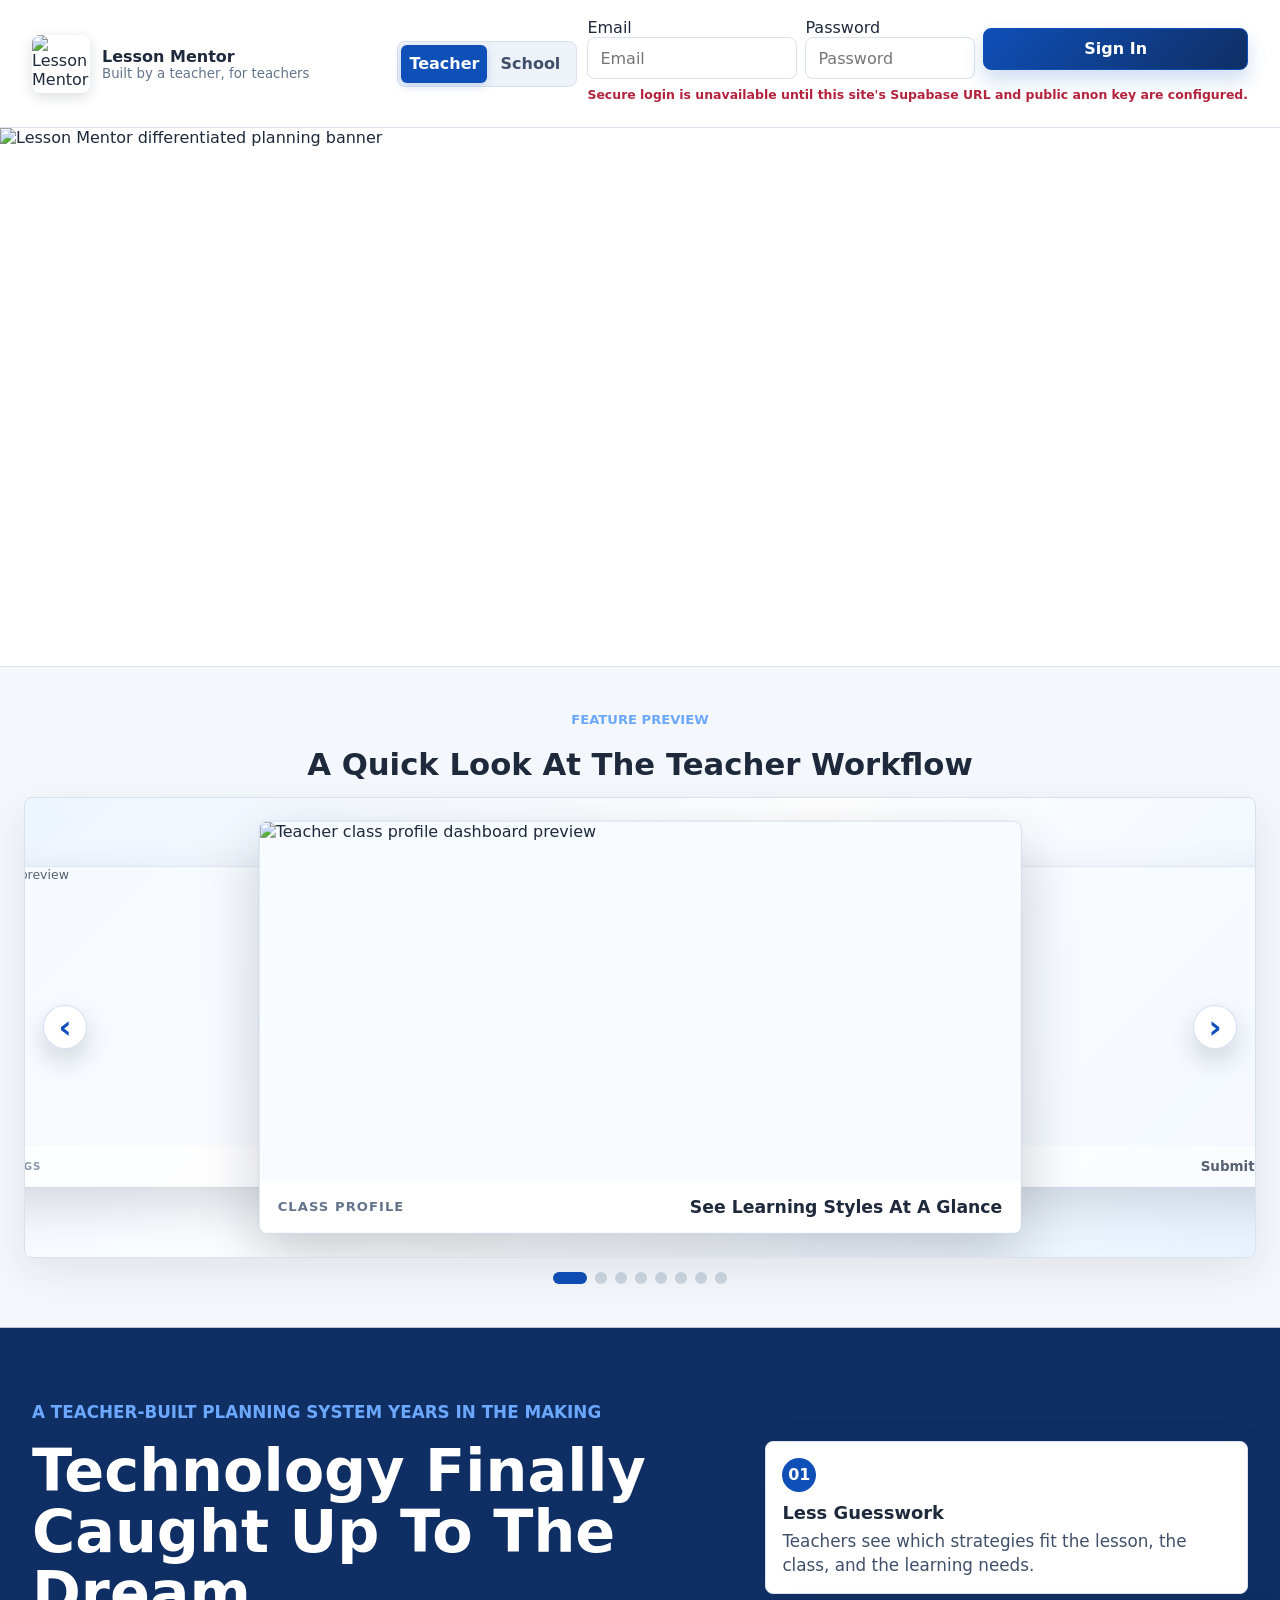
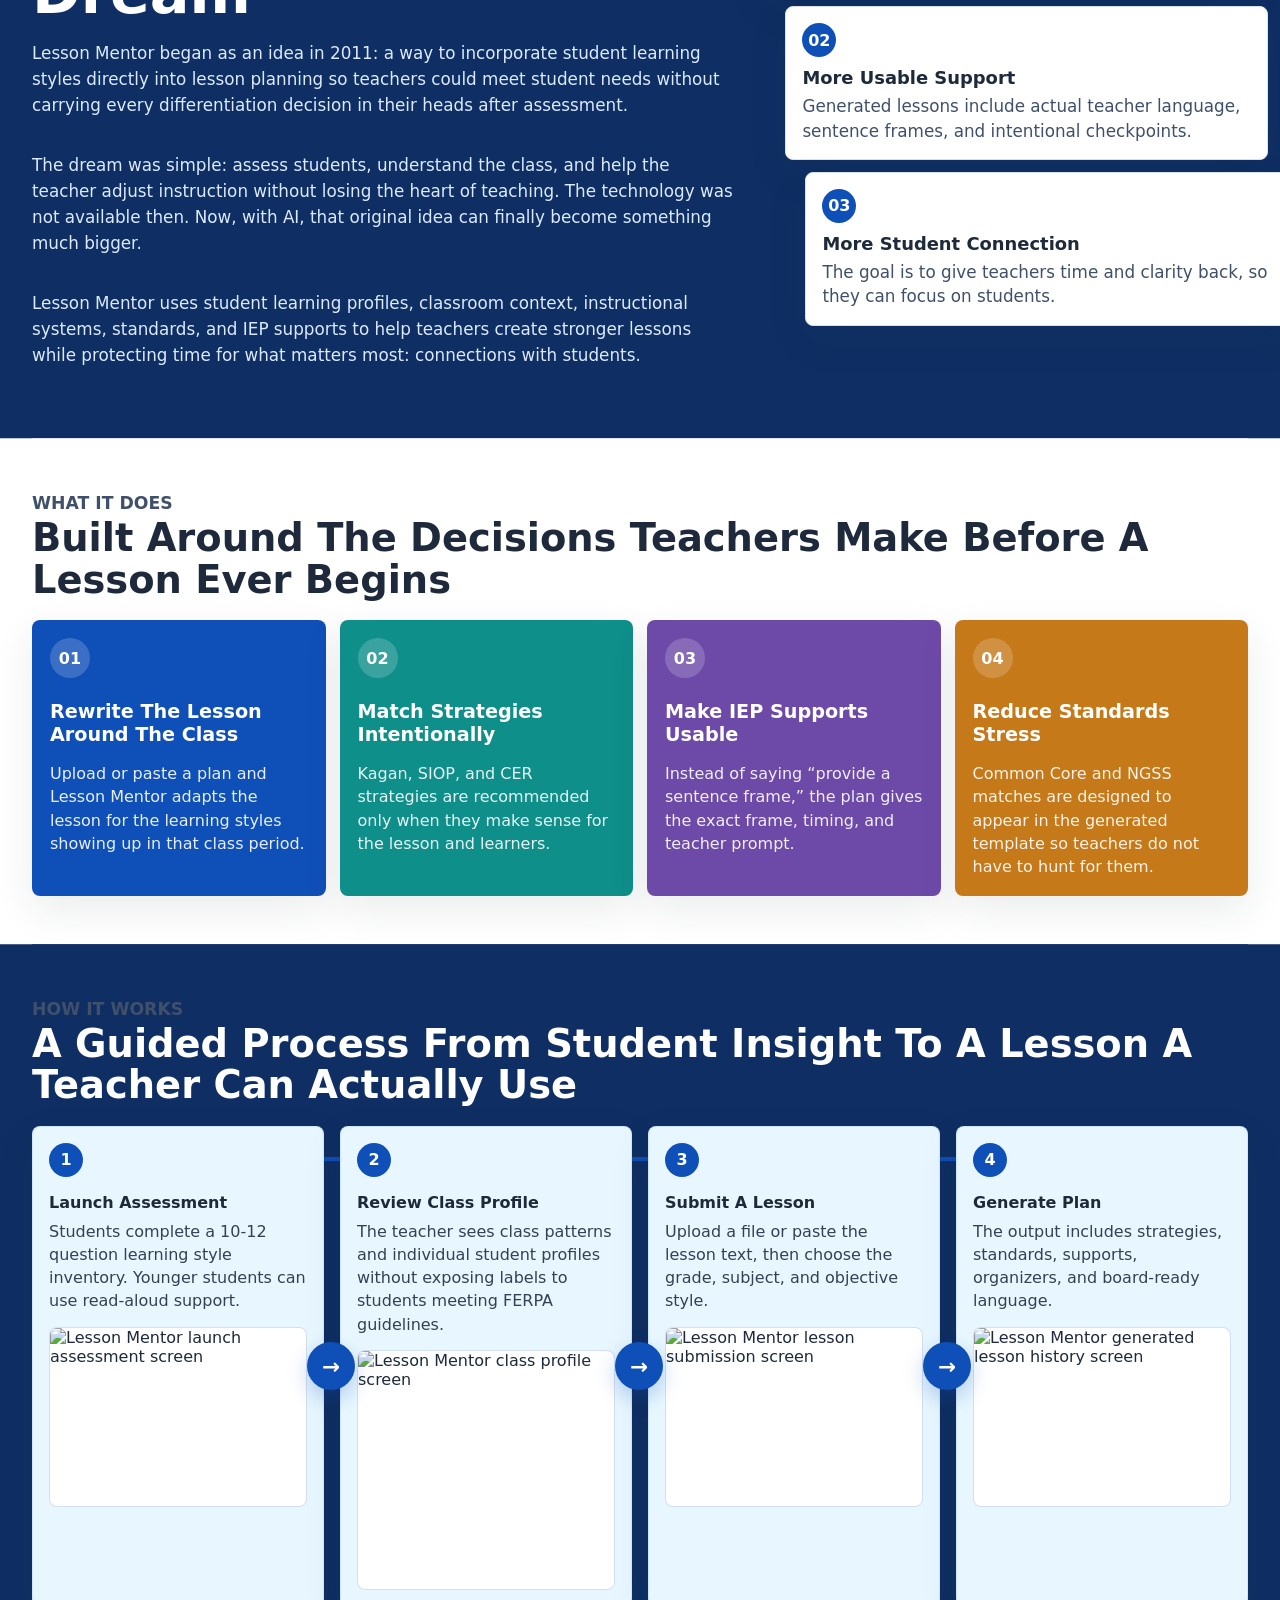
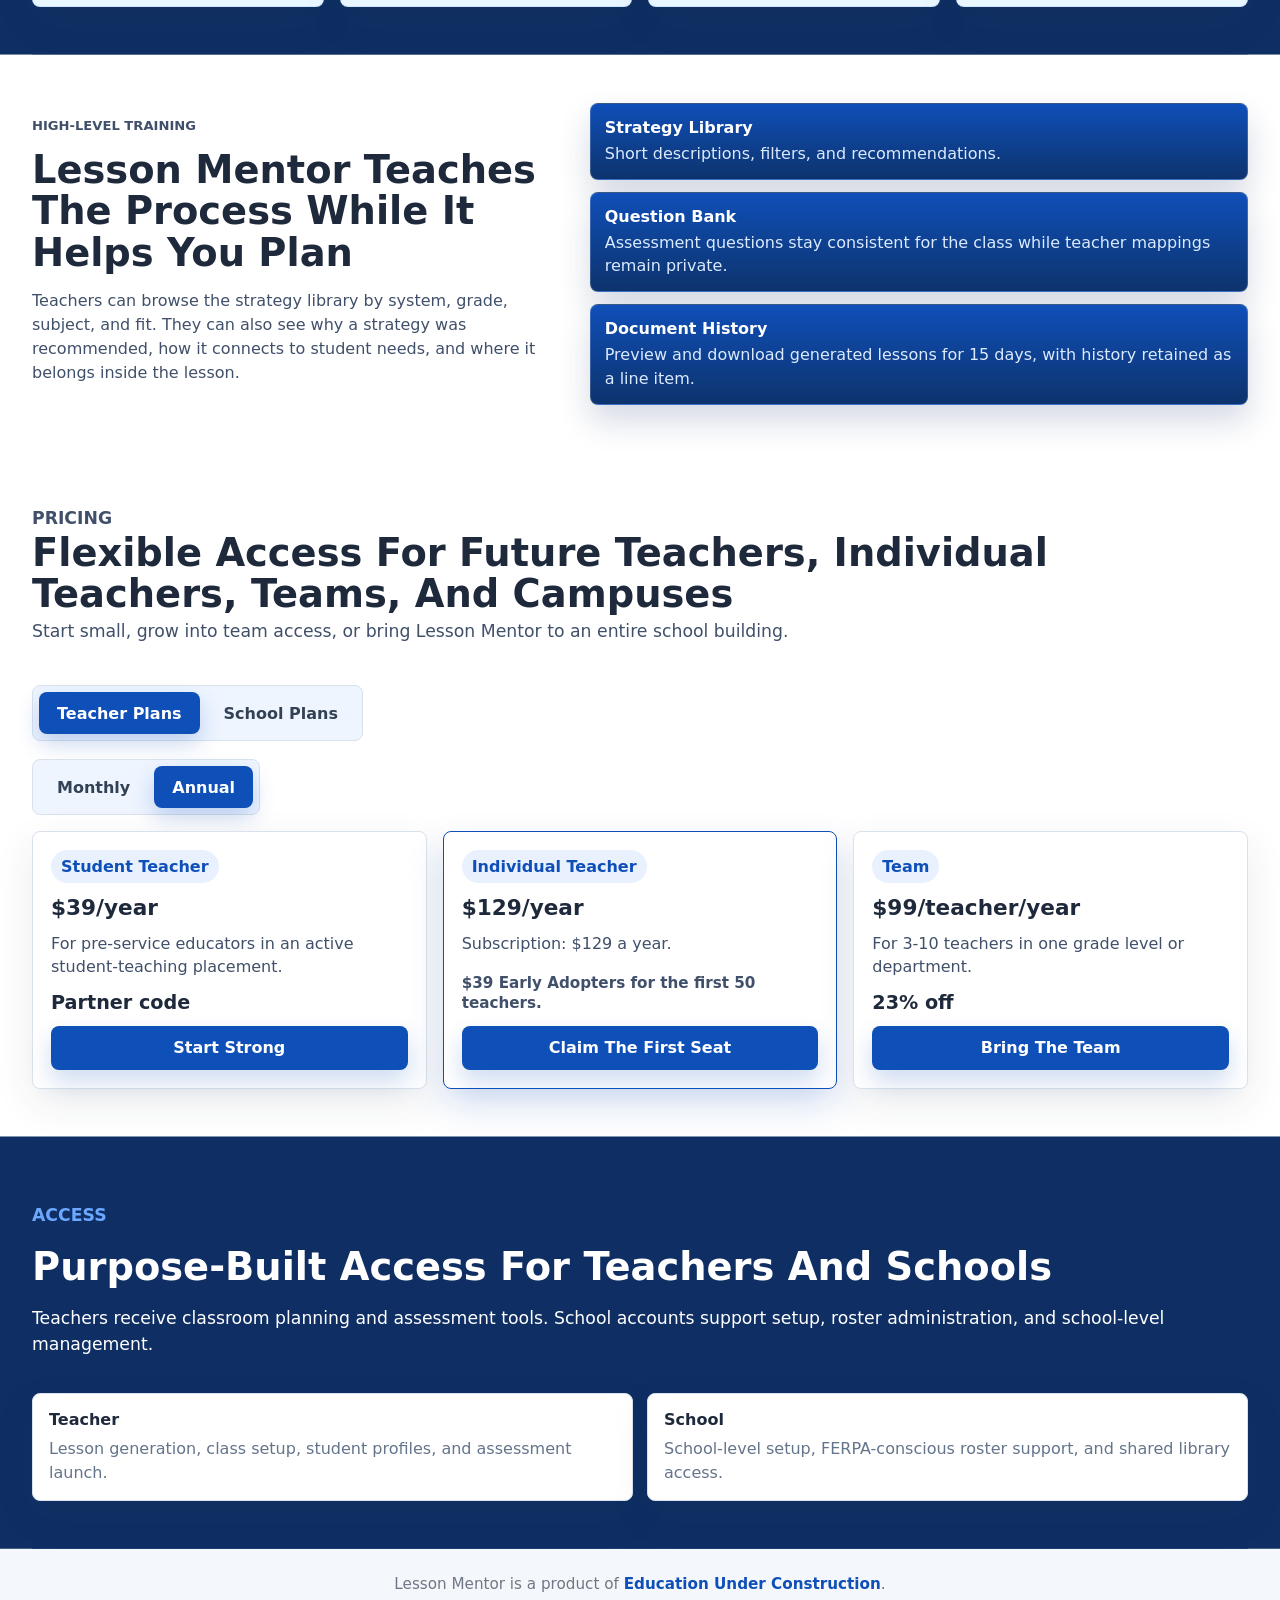
==== commit 1938b59d: "Add files via upload" ====
--- a/index.html
+++ b/index.html
@@ -5,7 +5,7 @@
     <meta name="viewport" content="width=device-width, initial-scale=1">
     <title>Lesson Mentor</title>
     <link rel="icon" type="image/png" href="/assets/lessonmentor-favicon.png">
-    <link rel="stylesheet" href="styles.css?v=live11">
+    <link rel="stylesheet" href="styles.css?v=entry-auth-20260815">
   </head>
   <body class="landing-page">
     <header class="landing-nav">
@@ -16,12 +16,18 @@
           <small>Built by a teacher, for teachers</small>
         </span>
       </a>
-      <nav class="landing-links" aria-label="Portal links">
-        <a href="/teacher/">Teacher Login</a>
-        <a href="/student/">Student Login</a>
-        <a href="/school/">School Login</a>
-        <a href="/admin/">Admin</a>
-      </nav>
+      <div class="landing-auth" aria-label="Teacher or school sign in">
+        <div class="portal-role-toggle" role="group" aria-label="Choose portal">
+          <button class="is-active" type="button" data-landing-role="teacher" aria-pressed="true">Teacher</button>
+          <button type="button" data-landing-role="school_admin" aria-pressed="false">School</button>
+        </div>
+        <form class="landing-auth-form" data-auth-form data-required-roles="teacher" data-redirect="/teacher/dashboard.html">
+          <label><span class="sr-only">Email</span><input name="email" type="email" placeholder="Email" autocomplete="email" required></label>
+          <label><span class="sr-only">Password</span><input name="password" type="password" placeholder="Password" autocomplete="current-password" required></label>
+          <button class="primary-button" type="submit" data-auth-submit disabled>Sign In</button>
+          <p class="auth-status landing-auth-status" data-auth-status aria-live="polite">Checking secure login...</p>
+        </form>
+      </div>
     </header>
 
     <main>
@@ -292,18 +298,37 @@
 
       <section class="landing-band-block landing-band">
         <div>
-          <p class="eyebrow">Portals</p>
-          <h2>Each Role Gets The Tools They Need</h2>
-          <p>Access rights decide what a user sees after login. A teacher sees teacher tools. A team lead or school user can receive school-level access. Owner admin stays separate for full account management.</p>
+          <p class="eyebrow">Access</p>
+          <h2>Purpose-Built Access For Teachers And Schools</h2>
+          <p>Teachers receive classroom planning and assessment tools. School accounts support setup, roster administration, and school-level management.</p>
         </div>
         <div class="portal-grid">
-          <a class="portal-card" href="/teacher/"><strong>Teacher</strong><span>Lesson generation, class setup, student profiles, assessment launch.</span></a>
-          <a class="portal-card" href="/student/"><strong>Student</strong><span>ID-based assessment flow with badge choice and read-aloud support.</span></a>
-          <a class="portal-card" href="/school/"><strong>School</strong><span>School-level setup, FERPA-safe roster support, shared library access.</span></a>
-          <a class="portal-card" href="/admin/"><strong>Owner Admin</strong><span>Manage teacher accounts, school accounts, billing, libraries, and system settings.</span></a>
+          <article class="portal-card"><strong>Teacher</strong><span>Lesson generation, class setup, student profiles, and assessment launch.</span></article>
+          <article class="portal-card"><strong>School</strong><span>School-level setup, FERPA-conscious roster support, and shared library access.</span></article>
         </div>
       </section>
     </main>
+    <script src="/config.js"></script>
+    <script src="https://cdn.jsdelivr.net/npm/@supabase/supabase-js@2"></script>
+    <script src="/supabaseClient.js"></script>
+    <script>
+      const landingAuthForm = document.querySelector(".landing-auth-form");
+      document.querySelectorAll("[data-landing-role]").forEach(button => {
+        button.addEventListener("click", () => {
+          const role = button.dataset.landingRole;
+          document.querySelectorAll("[data-landing-role]").forEach(item => {
+            const active = item === button;
+            item.classList.toggle("is-active", active);
+            item.setAttribute("aria-pressed", String(active));
+          });
+          landingAuthForm.dataset.requiredRoles = role;
+          landingAuthForm.dataset.redirect = role === "school_admin"
+            ? "/teacher/dashboard.html#admin-view"
+            : "/teacher/dashboard.html";
+        });
+      });
+    </script>
+    <script src="/auth.js?v=entry-auth-20260815"></script>
     <script>
       const gallery = document.querySelector(".feature-gallery");
       if (gallery) {
--- a/styles.css
+++ b/styles.css
@@ -664,6 +664,40 @@
   margin-bottom: 0;
 }
 
+.assessment-release-form {
+  display: grid;
+  grid-template-columns: minmax(260px, 1fr) minmax(340px, 1.35fr) minmax(250px, 0.9fr);
+  gap: 14px;
+  align-items: end;
+  margin: 14px 0 16px;
+}
+
+.assessment-release-form label {
+  display: grid;
+  gap: 6px;
+  min-width: 0;
+  font-weight: 800;
+}
+
+.assessment-release-form select {
+  width: 100%;
+  min-width: 0;
+  min-height: 48px;
+  border: 1px solid var(--line);
+  border-radius: 8px;
+  padding: 0 14px;
+  background: #fff;
+  font-size: 1rem;
+  font-weight: 750;
+  text-overflow: clip;
+}
+
+@media (max-width: 980px) {
+  .assessment-release-form {
+    grid-template-columns: 1fr;
+  }
+}
+
 .teacher-tab {
   border: 1px solid transparent;
   border-radius: 8px;
@@ -1732,22 +1766,111 @@
   justify-content: flex-end;
 }
 
+.generated-preview-modal {
+  width: min(1180px, calc(100vw - 36px));
+}
+
+.preview-modal-head {
+  align-items: flex-start;
+  margin-bottom: 14px;
+}
+
 .generated-preview-body {
   display: grid;
-  gap: 14px;
-}
-
-.generated-preview-body pre {
-  max-height: 56vh;
-  overflow: auto;
-  margin: 0;
+  gap: 16px;
+}
+
+.preview-summary-grid {
+  display: grid;
+  grid-template-columns: repeat(3, minmax(0, 1fr));
+  gap: 12px;
+}
+
+.preview-summary-card,
+.attachment-preview-panel,
+.pdf-preview-frame {
   border: 1px solid var(--line);
   border-radius: 8px;
+  background: #ffffff;
+  box-shadow: 0 12px 26px rgba(15, 23, 42, 0.08);
+}
+
+.preview-summary-card {
+  padding: 14px;
+}
+
+.preview-summary-card span,
+.attachment-preview-grid span {
+  display: block;
+  color: var(--muted);
+  font-size: 0.82rem;
+  font-weight: 900;
+  letter-spacing: 0.04em;
+  text-transform: uppercase;
+}
+
+.preview-summary-card strong {
+  display: block;
+  margin-top: 6px;
+  color: var(--ink);
+  font-size: 1.05rem;
+  line-height: 1.3;
+}
+
+.pdf-preview-frame {
+  overflow: hidden;
+  background: #eef5ff;
+}
+
+.pdf-preview-frame iframe {
+  display: block;
+  width: 100%;
+  height: min(68vh, 760px);
+  border: 0;
+  background: #ffffff;
+}
+
+.attachment-preview-panel {
+  padding: 16px;
+}
+
+.attachment-preview-panel h4 {
+  margin: 0 0 12px;
+  color: var(--ink);
+  font-size: 1.2rem;
+}
+
+.attachment-preview-grid {
+  display: grid;
+  grid-template-columns: repeat(3, minmax(0, 1fr));
+  gap: 12px;
+}
+
+.attachment-preview-grid article {
+  border: 1px solid var(--line);
+  border-radius: 8px;
   background: #f8fbff;
-  padding: 16px;
-  white-space: pre-wrap;
-  font: 0.95rem/1.5 var(--font);
-  color: var(--ink);
+  padding: 14px;
+}
+
+.attachment-preview-grid strong {
+  display: block;
+  color: #0f4fb8;
+  font-size: 1rem;
+  margin-bottom: 7px;
+}
+
+.attachment-preview-grid p {
+  margin: 8px 0 0;
+  color: #40506a;
+  line-height: 1.45;
+}
+
+@media (max-width: 780px) {
+  .preview-summary-grid,
+  .attachment-preview-grid {
+    grid-template-columns: 1fr;
+  }
 }
 
 .question-grid {
@@ -1959,6 +2082,80 @@
   color: var(--muted);
 }
 
+.landing-auth {
+  display: flex;
+  align-items: center;
+  justify-content: flex-end;
+  gap: 10px;
+  min-width: 0;
+}
+
+.portal-role-toggle {
+  display: grid;
+  grid-template-columns: repeat(2, minmax(86px, 1fr));
+  padding: 3px;
+  border: 1px solid var(--line);
+  border-radius: 8px;
+  background: #eef3f9;
+}
+
+.portal-role-toggle button {
+  min-height: 38px;
+  border: 0;
+  border-radius: 6px;
+  background: transparent;
+  color: #40506a;
+  font-weight: 850;
+  cursor: pointer;
+}
+
+.portal-role-toggle button.is-active {
+  background: #0f4fb8;
+  color: #ffffff;
+  box-shadow: 0 3px 10px rgba(15, 79, 184, 0.2);
+}
+
+.landing-auth-form {
+  display: grid;
+  grid-template-columns: minmax(160px, 210px) minmax(130px, 170px) auto;
+  gap: 8px;
+  align-items: center;
+}
+
+.landing-auth-form input {
+  width: 100%;
+  min-width: 0;
+  min-height: 42px;
+  border: 1px solid var(--line);
+  border-radius: 8px;
+  padding: 0 12px;
+  background: #ffffff;
+  color: var(--ink);
+  font: inherit;
+}
+
+.landing-auth-form .primary-button {
+  min-height: 42px;
+  white-space: nowrap;
+}
+
+.landing-auth-status {
+  grid-column: 1 / -1;
+  min-height: 0;
+  margin: 0;
+  font-size: 0.78rem;
+  line-height: 1.25;
+}
+
+.landing-auth-status:empty {
+  display: none;
+}
+
+[data-auth-state="checking"] #admin-dashboard,
+[data-auth-state="unauthenticated"] #admin-dashboard {
+  display: none !important;
+}
+
 .landing-links {
   display: flex;
   gap: 8px;
@@ -2939,6 +3136,184 @@
   grid-template-columns: repeat(4, minmax(0, 1fr));
 }
 
+[data-auth-state="checking"] .app-shell {
+  visibility: hidden;
+}
+
+.auth-status {
+  min-height: 22px;
+  margin: 0;
+  color: #0f5f5b;
+  font-weight: 750;
+}
+
+.auth-status.auth-error {
+  color: #b4233c;
+}
+
+.compact-owner-hero {
+  grid-template-columns: minmax(0, 1fr) auto;
+  align-items: center;
+}
+
+.compact-owner-hero .primary-button {
+  min-height: 48px;
+}
+
+.owner-stat-grid {
+  display: grid;
+  grid-template-columns: repeat(4, minmax(0, 1fr));
+  gap: 12px;
+  margin-bottom: 18px;
+}
+
+.owner-stat-grid > div {
+  display: grid;
+  gap: 4px;
+  padding: 16px;
+  border: 1px solid var(--line);
+  border-radius: 8px;
+  background: #fff;
+  box-shadow: var(--shadow);
+}
+
+.owner-stat-grid span,
+.owner-account-table small {
+  color: var(--muted);
+}
+
+.owner-stat-grid strong {
+  color: #0f4fb8;
+  font-size: 2rem;
+}
+
+.owner-toolbar {
+  display: flex;
+  justify-content: space-between;
+  gap: 16px;
+  align-items: center;
+  margin-bottom: 14px;
+}
+
+.owner-filter-tabs {
+  display: flex;
+  flex-wrap: wrap;
+  gap: 8px;
+}
+
+.owner-filter-tabs .teacher-tab {
+  min-height: 42px;
+  padding: 0 14px;
+}
+
+.owner-search input {
+  min-width: 320px;
+  min-height: 44px;
+  border: 1px solid var(--line);
+  border-radius: 8px;
+  padding: 0 12px;
+}
+
+.owner-table-wrap {
+  overflow-x: auto;
+}
+
+.owner-account-table {
+  width: 100%;
+  border-collapse: collapse;
+}
+
+.owner-account-table th,
+.owner-account-table td {
+  padding: 13px 10px;
+  border-bottom: 1px solid var(--line);
+  text-align: left;
+  vertical-align: middle;
+}
+
+.owner-account-table td:first-child,
+.owner-account-table td:nth-child(4) {
+  display: table-cell;
+}
+
+.owner-account-table td strong,
+.owner-account-table td small {
+  display: block;
+}
+
+.account-status {
+  display: inline-flex;
+  padding: 5px 9px;
+  border-radius: 999px;
+  background: #dcfce7;
+  color: #166534;
+  font-weight: 800;
+  text-transform: capitalize;
+}
+
+.account-status.past_due,
+.account-status.paused {
+  background: #fff1c2;
+  color: #854d0e;
+}
+
+.account-status.closed {
+  background: #ffe0e6;
+  color: #9f1239;
+}
+
+.account360-modal {
+  width: min(940px, calc(100% - 32px));
+}
+
+.account360-grid {
+  display: grid;
+  grid-template-columns: repeat(2, minmax(0, 1fr));
+  gap: 14px;
+  margin: 18px 0;
+}
+
+.account360-grid label,
+.account360-modal form > label {
+  display: grid;
+  gap: 6px;
+  color: var(--ink);
+  font-weight: 750;
+}
+
+.account360-grid input,
+.account360-grid select,
+.account360-modal textarea {
+  width: 100%;
+  min-height: 42px;
+  border: 1px solid var(--line);
+  border-radius: 8px;
+  padding: 8px 11px;
+  background: #fff;
+  color: var(--ink);
+}
+
+.owner-empty {
+  padding: 30px !important;
+  text-align: center !important;
+  color: var(--muted);
+}
+
+@media (max-width: 800px) {
+  .owner-stat-grid,
+  .account360-grid {
+    grid-template-columns: 1fr 1fr;
+  }
+  .owner-toolbar {
+    align-items: stretch;
+    flex-direction: column;
+  }
+  .owner-search input {
+    width: 100%;
+    min-width: 0;
+  }
+}
+
 /* Lesson Mentor public landing page reset */
 .landing-page main {
   background: #f4f7fb;
@@ -3109,7 +3484,7 @@
 }
 
 .landing-band .portal-grid {
-  grid-template-columns: repeat(4, minmax(0, 1fr));
+  grid-template-columns: repeat(2, minmax(0, 1fr));
 }
 
 .landing-band > div > p {
@@ -3245,6 +3620,20 @@
     flex-direction: column;
   }
 
+  .landing-auth {
+    width: 100%;
+    align-items: stretch;
+    flex-direction: column;
+  }
+
+  .landing-auth-form {
+    grid-template-columns: 1fr;
+  }
+
+  .landing-auth-status {
+    grid-column: 1;
+  }
+
   .feature-gallery {
     width: min(100% - 32px, 1440px);
     margin: 24px auto 32px;
